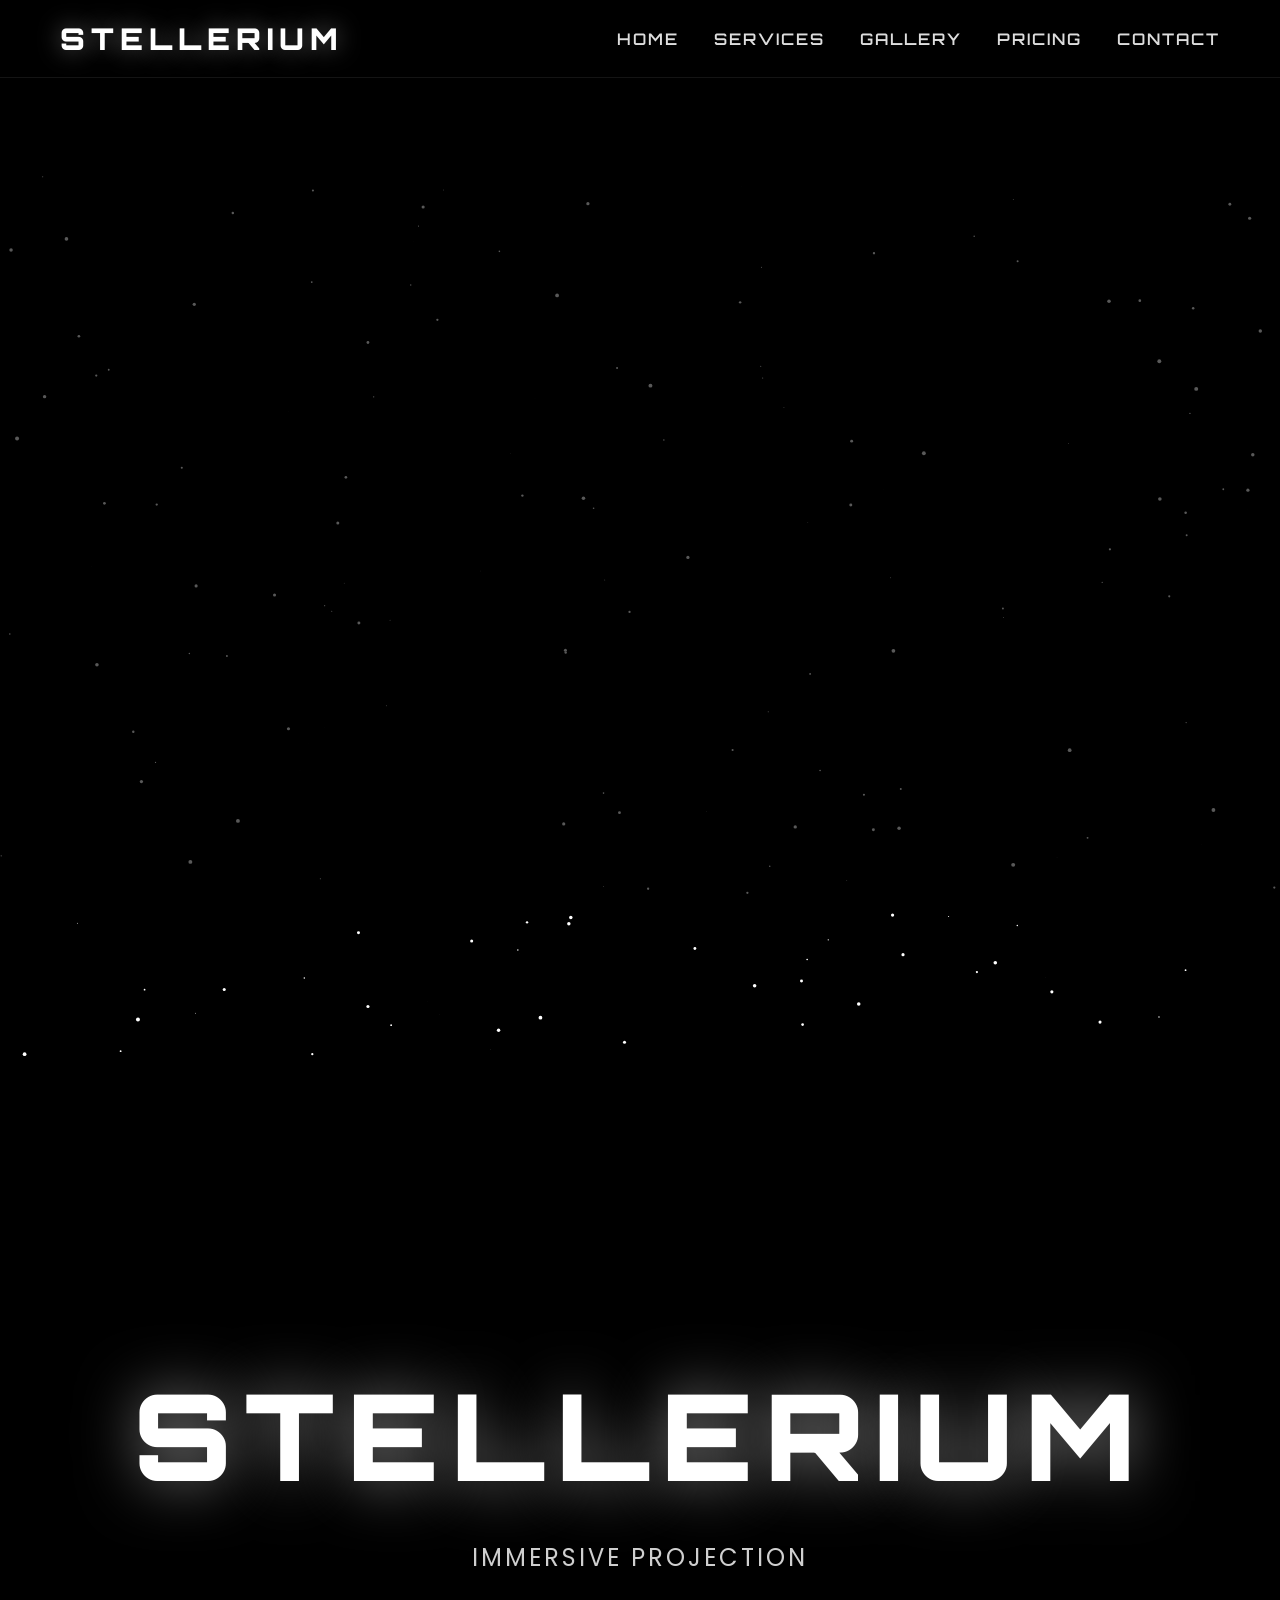
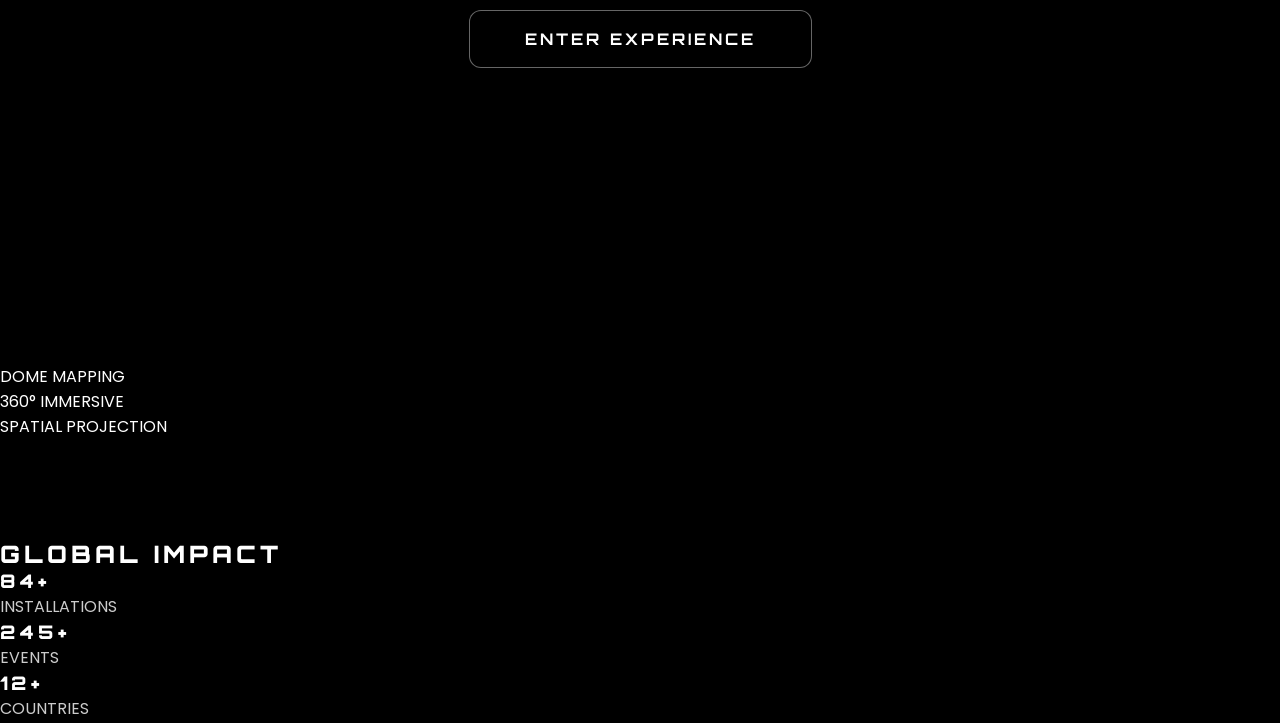
==== index.html @ cff66461 "Update index.html" ====
<!DOCTYPE html>
<html lang="en">
<head>
    <title>STELLERIUM | Futuristic Projection Mapping</title>

    <meta charset="UTF-8">
    <meta name="viewport" content="width=device-width, initial-scale=1.0">

    <!-- Google Fonts -->
    <link href="https://fonts.googleapis.com/css2?family=Orbitron:wght@400;700;900&family=Poppins:wght@300;400;500&display=swap" rel="stylesheet">

    <!-- Main Stylesheet -->
    <link rel="stylesheet" href="style.css">
</head>

<body>

<!-- SCROLL PROGRESS -->
<div id="progressBar"></div>

<!-- CURSOR GLOW -->
<div class="cursor-glow" id="glow"></div>

<!-- VIDEO BACKGROUND -->
<video autoplay muted loop playsinline class="video-bg">
    <source src="BG1.mp4" type="video/mp4">
</video>

<div class="overlay"></div>
<canvas id="stars"></canvas>

<!-- NAVBAR -->
<header>
    <div class="nav">
        <div class="logo">STELLERIUM</div>
        <nav>
            <a href="index.html">HOME</a>
            <a href="services.html">SERVICES</a>
            <a href="gallery.html">GALLERY</a>
            <a href="pricing.html">PRICING</a>
            <a href="contact.html">CONTACT</a>
        </nav>
    </div>
</header>

<!-- HERO SECTION -->
<section class="hero">
    <div class="hero-content">
        <h1>STELLERIUM</h1>
        <div class="typing" id="typing"></div>
        <a href="services.html" class="btn">ENTER EXPERIENCE</a>
    </div>
</section>

<!-- FLOATING TAGS -->
<div class="floating">
    <div class="glass">DOME MAPPING</div>
    <div class="glass">360° IMMERSIVE</div>
    <div class="glass">SPATIAL PROJECTION</div>
</div>

<!-- STATS SECTION -->
<section class="stats reveal">
    <h2>GLOBAL IMPACT</h2>
    <div class="stat-grid">
        <div class="stat">
            <h3 id="count1">0</h3>
            <p>INSTALLATIONS</p>
        </div>
        <div class="stat">
            <h3 id="count2">0</h3>
            <p>EVENTS</p>
        </div>
        <div class="stat">
            <h3 id="count3">0</h3>
            <p>COUNTRIES</p>
        </div>
    </div>
</section>

<script>

/* ================= SCROLL PROGRESS ================= */
window.addEventListener("scroll",()=>{
    let scrollTop=document.documentElement.scrollTop;
    let height=document.documentElement.scrollHeight - document.documentElement.clientHeight;
    let scrolled=(scrollTop/height)*100;
    document.getElementById("progressBar").style.width=scrolled+"%";
});

/* ================= STARFIELD ================= */
const canvas=document.getElementById("stars");
const ctx=canvas.getContext("2d");

function resizeCanvas(){
    canvas.width=window.innerWidth;
    canvas.height=window.innerHeight;
}
resizeCanvas();
window.addEventListener("resize", resizeCanvas);

let stars=[];
for(let i=0;i<180;i++){
    stars.push({
        x:Math.random()*window.innerWidth,
        y:Math.random()*window.innerHeight,
        r:Math.random()*2
    });
}

function animateStars(){
    ctx.clearRect(0,0,canvas.width,canvas.height);
    ctx.fillStyle="white";

    stars.forEach(s=>{
        ctx.beginPath();
        ctx.arc(s.x,s.y,s.r,0,Math.PI*2);
        ctx.fill();
        s.y+=0.25;
        if(s.y>canvas.height){s.y=0;}
    });

    requestAnimationFrame(animateStars);
}
animateStars();

/* ================= MOUSE GLOW ================= */
document.addEventListener("mousemove",(e)=>{
    const glow=document.getElementById("glow");
    glow.style.left=e.clientX+"px";
    glow.style.top=e.clientY+"px";
});

/* ================= TYPING EFFECT ================= */
const texts=[
    "IMMERSIVE PROJECTION",
    "DOME MAPPING",
    "360° SPATIAL VISUALS",
    "CINEMATIC INSTALLATIONS"
];

let i=0,j=0,current="";

function type(){
    if(j<texts[i].length){
        current+=texts[i][j];
        document.getElementById("typing").innerHTML=current;
        j++;
        setTimeout(type,60);
    }else{
        setTimeout(()=>{
            current="";
            j=0;
            i=(i+1)%texts.length;
            type();
        },1500);
    }
}
type();

/* ================= MAGNETIC BUTTON ================= */
const btn=document.querySelector(".btn");

btn.addEventListener("mousemove",(e)=>{
    const rect=btn.getBoundingClientRect();
    const x=e.clientX-rect.left-rect.width/2;
    const y=e.clientY-rect.top-rect.height/2;
    btn.style.transform=`translate(${x*0.15}px, ${y*0.15}px)`;
});

btn.addEventListener("mouseleave",()=>{
    btn.style.transform="translate(0,0)";
});

/* ================= COUNTERS ================= */
function animateCount(id,target){
    let count=0;
    let inc=target/100;
    let interval=setInterval(()=>{
        count+=inc;
        if(count>=target){
            count=target;
            clearInterval(interval);
        }
        document.getElementById(id).innerText=Math.floor(count)+"+";
    },20);
}

animateCount("count1",120);
animateCount("count2",350);
animateCount("count3",18);

/* ================= SCROLL REVEAL ================= */
const reveals=document.querySelectorAll(".reveal");

window.addEventListener("scroll",()=>{
    reveals.forEach(r=>{
        let top=r.getBoundingClientRect().top;
        if(top<window.innerHeight-100){
            r.classList.add("active");
        }
    });
});

</script>

</body>
</html>
---- style.css ----
/* ================= GLOBAL RESET ================= */
*{
    margin:0;
    padding:0;
    box-sizing:border-box;
    scroll-behavior:smooth;
}

body{
    font-family:'Poppins', sans-serif;
    background:#000;
    color:#fff;
    overflow-x:hidden;
}

/* ================= GLOBAL CONTAINER CONTROL ================= */
/* Prevents content hiding under fixed navbar */
main, section{
    padding-top:100px;
}

/* ================= FONTS ================= */
h1,h2,h3,h4{
    font-family:'Orbitron', sans-serif;
    font-weight:900;
    letter-spacing:4px;
}

p{
    font-family:'Poppins', sans-serif;
    font-weight:400;
    color:#cccccc;
    line-height:1.7;
}

/* ================= NAVBAR ================= */
header{
    position:fixed;
    width:100%;
    top:0;
    left:0;
    backdrop-filter: blur(15px);
    background:rgba(0,0,0,0.35);
    border-bottom:1px solid rgba(255,255,255,0.08);
    z-index:1000;
}

.nav{
    max-width:1400px;
    margin:auto;
    display:flex;
    justify-content:space-between;
    align-items:center;
    padding:20px 60px;
}

.logo{
    font-family:'Orbitron', sans-serif;
    font-size:30px;
    font-weight:900;
    letter-spacing:6px;
    text-shadow:0 0 25px rgba(255,255,255,0.4);
}

nav{
    display:flex;
    align-items:center;
}

nav a{
    font-family:'Orbitron', sans-serif;
    font-weight:600;
    color:#dddddd;
    margin-left:35px;
    text-decoration:none;
    letter-spacing:2px;
    transition:0.3s ease;
}

nav a:hover{
    color:#ffffff;
    text-shadow:0 0 15px white;
}

/* ================= HERO ================= */
.hero{
    min-height:100vh;
    display:flex;
    justify-content:center;
    align-items:center;
    text-align:center;
    padding:0 20px;
}

.hero-content{
    display:flex;
    flex-direction:column;
    gap:30px;
    align-items:center;
    max-width:1200px;
}

.hero h1{
    font-size:clamp(60px,10vw,120px);
    letter-spacing:12px;
    text-shadow:0 0 60px rgba(255,255,255,0.5);
}

.typing{
    font-size:clamp(18px,2.5vw,24px);
    letter-spacing:3px;
    color:#cfcfcf;
    min-height:40px;
}

/* ================= BUTTON ================= */
.btn{
    padding:18px 55px;
    border:1px solid rgba(255,255,255,0.4);
    border-radius:12px;
    text-decoration:none;
    color:white;
    font-family:'Orbitron', sans-serif;
    font-weight:700;
    letter-spacing:3px;
    background:rgba(0,0,0,0.4);
    transition:0.4s ease;
    display:inline-block;
}

.btn:hover{
    background:white;
    color:black;
    box-shadow:0 0 40px white;
    transform:translateY(-3px);
}

/* ================= SERVICE SECTIONS ================= */
.service-section{
    min-height:100vh;
    display:flex;
    align-items:center;
    padding:0 10%;
    background-size:cover;
    background-position:center;
    position:relative;
}

.overlay{
    position:absolute;
    width:100%;
    height:100%;
    background:rgba(0,0,0,0.65);
    top:0;
    left:0;
}

.service-content{
    position:relative;
    max-width:600px;
    backdrop-filter:blur(20px);
    background:rgba(255,255,255,0.05);
    padding:45px;
    border-radius:20px;
    border:1px solid rgba(255,255,255,0.1);
    box-shadow:0 0 40px rgba(255,255,255,0.08);
}

.service-content h1{
    font-size:42px;
    margin-bottom:20px;
}

/* ================= GALLERY ================= */
.gallery-section{
    padding:140px 8%;
}

.gallery-title{
    text-align:center;
    font-size:clamp(32px,5vw,50px);
    margin-bottom:60px;
}

.gallery-grid{
    display:grid;
    grid-template-columns:repeat(auto-fit,minmax(300px,1fr));
    gap:25px;
}

.gallery-item{
    overflow:hidden;
    border-radius:18px;
    cursor:pointer;
}

.gallery-item img{
    width:100%;
    height:280px;
    object-fit:cover;
    transition:0.5s ease;
    border:1px solid rgba(255,255,255,0.08);
}

.gallery-item img:hover{
    transform:scale(1.08);
    filter:brightness(1.2);
    box-shadow:0 0 40px rgba(255,255,255,0.25);
}

/* ================= CONTACT ================= */
.contact-section{
    padding:160px 8%;
    display:flex;
    justify-content:center;
}

.contact-card{
    max-width:800px;
    width:100%;
    backdrop-filter:blur(20px);
    background:rgba(255,255,255,0.05);
    border:1px solid rgba(255,255,255,0.12);
    border-radius:25px;
    padding:60px;
    text-align:center;
    box-shadow:0 0 60px rgba(255,255,255,0.08);
}

.contact-title{
    font-size:clamp(28px,4vw,38px);
    margin-bottom:20px;
}

.value{
    font-family:'Orbitron', sans-serif;
    font-weight:700;
    font-size:24px;
    text-shadow:0 0 10px rgba(255,255,255,0.3);
}

/* ================= FOOTER ================= */
footer{
    text-align:center;
    padding:60px;
    border-top:1px solid rgba(255,255,255,0.08);
    color:#777;
    letter-spacing:2px;
    background:#000;
}

/* ================= RESPONSIVE BREAKPOINTS ================= */

/* Tablet */
@media(max-width:1024px){

    .nav{
        padding:20px 30px;
    }

    nav a{
        margin-left:20px;
    }

    .service-section{
        padding:0 6%;
    }

}

/* Mobile */
@media(max-width:768px){

    .nav{
        flex-direction:column;
        gap:15px;
        padding:20px;
    }

    nav{
        flex-wrap:wrap;
        justify-content:center;
        gap:15px;
    }

    nav a{
        margin-left:0;
        font-size:13px;
    }

    .hero h1{
        font-size:clamp(36px,10vw,60px);
        letter-spacing:6px;
    }

    .service-content{
        padding:30px;
    }

    .contact-card{
        padding:35px;
    }

    .gallery-item img{
        height:220px;
    }

}

/* Small Phones */
@media(max-width:480px){

    .hero{
        padding:0 15px;
    }

    .hero h1{
        font-size:32px;
        letter-spacing:4px;
    }

    .typing{
        font-size:16px;
    }

    .btn{
        padding:14px 30px;
        font-size:13px;
    }

}
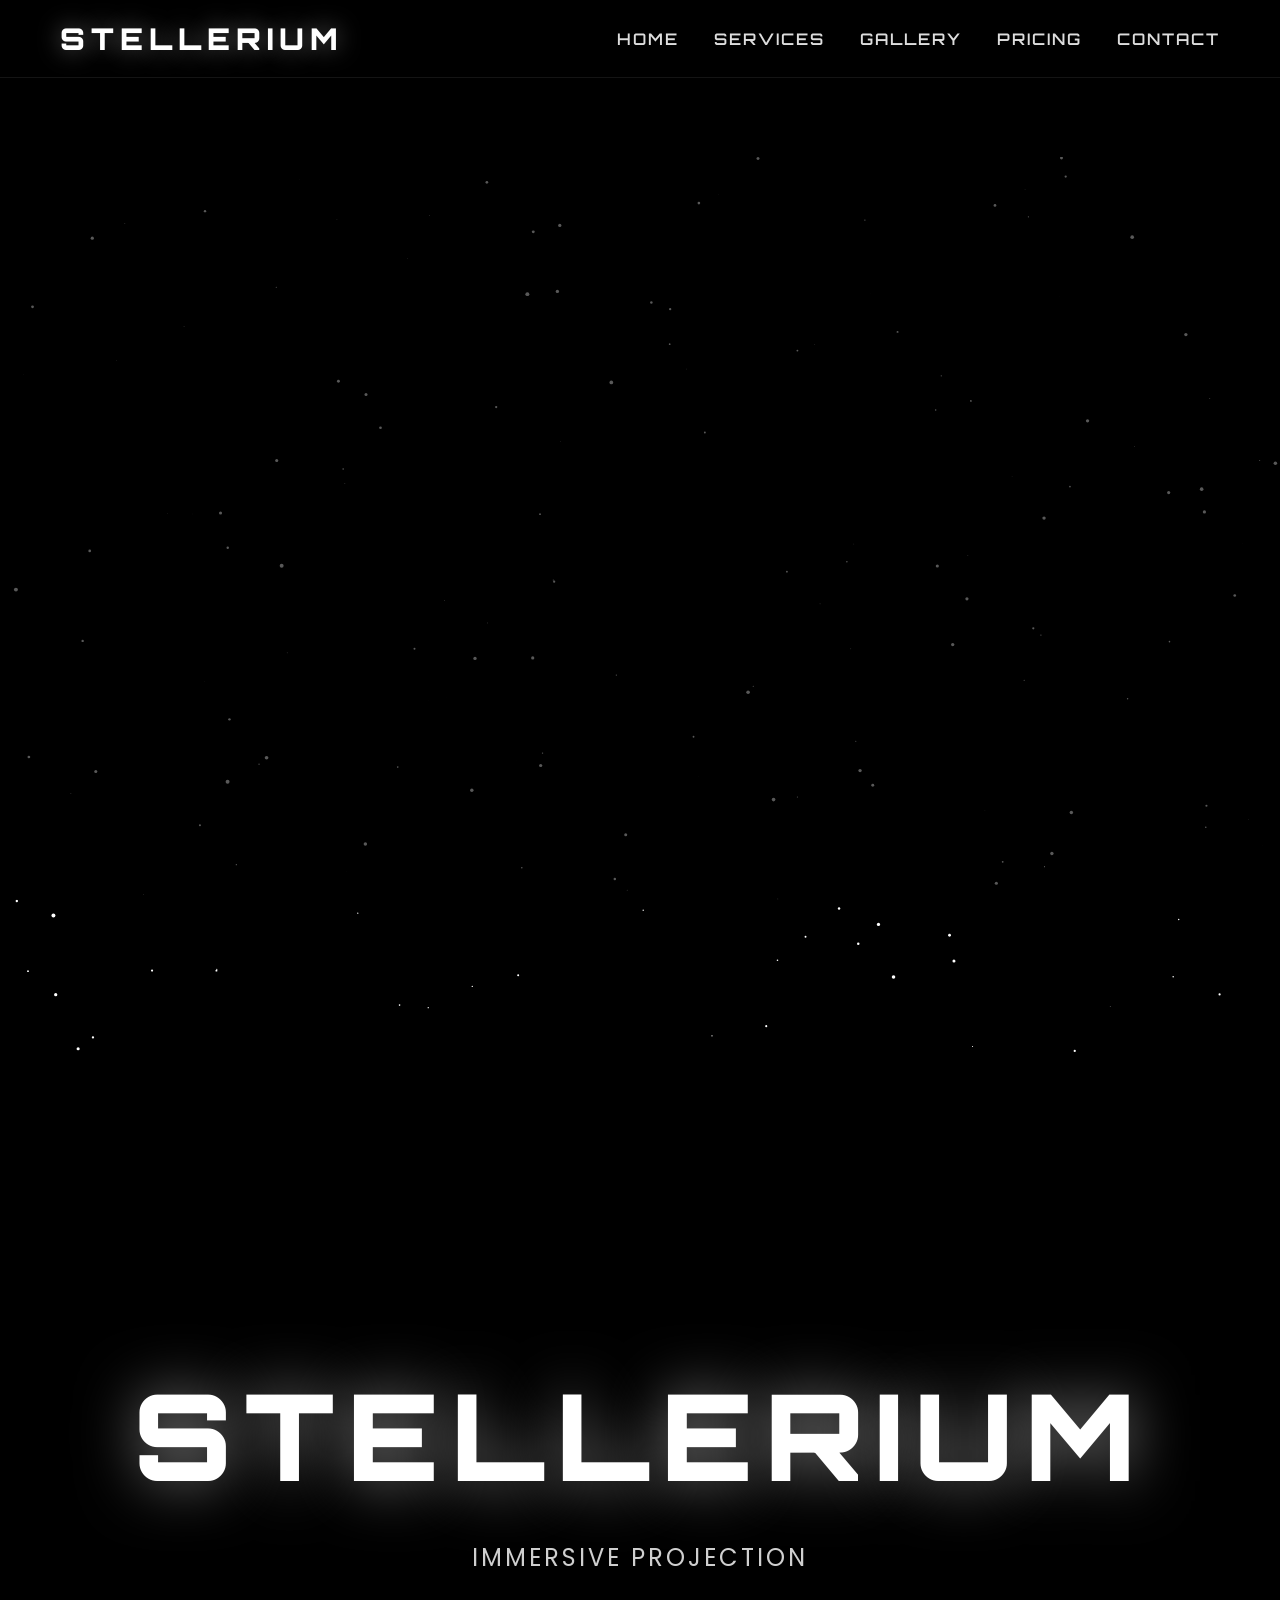
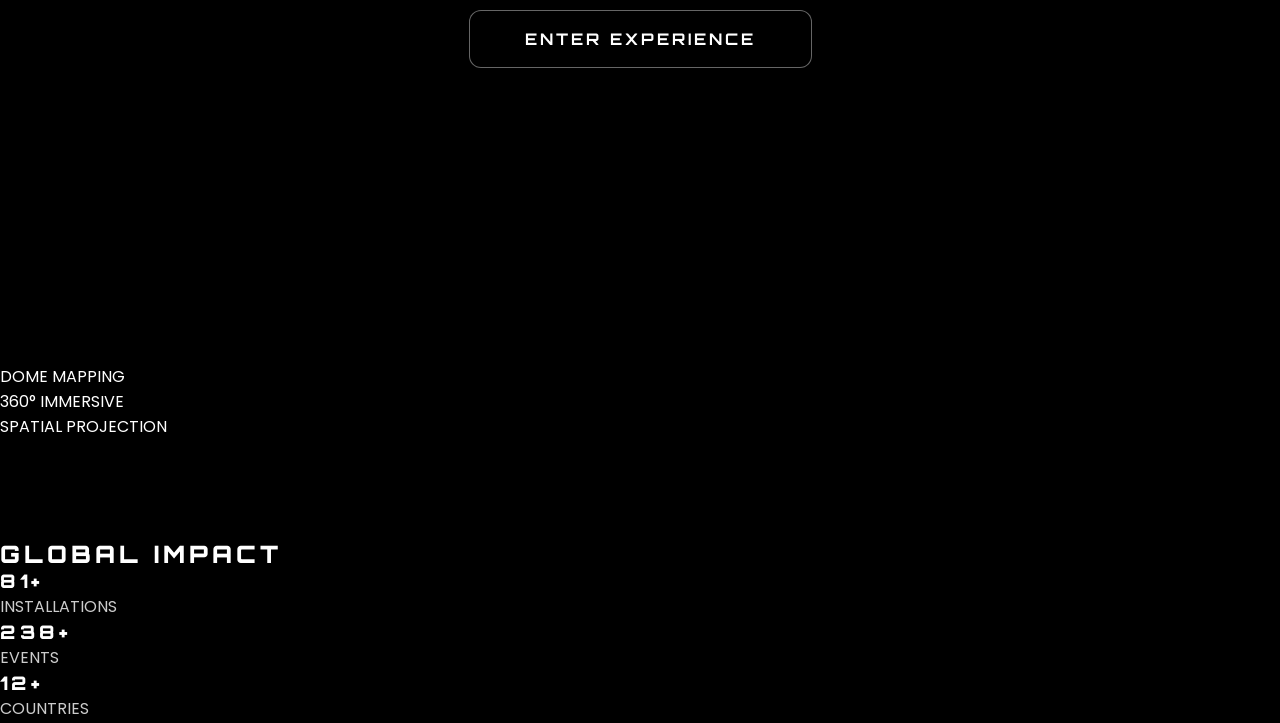
==== commit 850555cf: "Update index.html" ====
--- a/index.html
+++ b/index.html
@@ -15,21 +15,23 @@
 
 <body>
 
-<!-- SCROLL PROGRESS -->
+<!-- Progress Bar -->
 <div id="progressBar"></div>
 
-<!-- CURSOR GLOW -->
+<!-- Mouse Glow -->
 <div class="cursor-glow" id="glow"></div>
 
-<!-- VIDEO BACKGROUND -->
-<video autoplay muted loop playsinline class="video-bg">
+<!-- Background Video -->
+<video autoplay muted loop class="video-bg">
     <source src="BG1.mp4" type="video/mp4">
 </video>
 
+<!-- Dark Overlay -->
 <div class="overlay"></div>
+
+<!-- Star Canvas -->
 <canvas id="stars"></canvas>
 
-<!-- NAVBAR -->
 <header>
     <div class="nav">
         <div class="logo">STELLERIUM</div>
@@ -43,7 +45,7 @@
     </div>
 </header>
 
-<!-- HERO SECTION -->
+<!-- HERO -->
 <section class="hero">
     <div class="hero-content">
         <h1>STELLERIUM</h1>
@@ -52,14 +54,14 @@
     </div>
 </section>
 
-<!-- FLOATING TAGS -->
+<!-- Floating Glass Panels -->
 <div class="floating">
     <div class="glass">DOME MAPPING</div>
     <div class="glass">360° IMMERSIVE</div>
     <div class="glass">SPATIAL PROJECTION</div>
 </div>
 
-<!-- STATS SECTION -->
+<!-- Stats -->
 <section class="stats reveal">
     <h2>GLOBAL IMPACT</h2>
     <div class="stat-grid">
@@ -78,131 +80,7 @@
     </div>
 </section>
 
-<script>
-
-/* ================= SCROLL PROGRESS ================= */
-window.addEventListener("scroll",()=>{
-    let scrollTop=document.documentElement.scrollTop;
-    let height=document.documentElement.scrollHeight - document.documentElement.clientHeight;
-    let scrolled=(scrollTop/height)*100;
-    document.getElementById("progressBar").style.width=scrolled+"%";
-});
-
-/* ================= STARFIELD ================= */
-const canvas=document.getElementById("stars");
-const ctx=canvas.getContext("2d");
-
-function resizeCanvas(){
-    canvas.width=window.innerWidth;
-    canvas.height=window.innerHeight;
-}
-resizeCanvas();
-window.addEventListener("resize", resizeCanvas);
-
-let stars=[];
-for(let i=0;i<180;i++){
-    stars.push({
-        x:Math.random()*window.innerWidth,
-        y:Math.random()*window.innerHeight,
-        r:Math.random()*2
-    });
-}
-
-function animateStars(){
-    ctx.clearRect(0,0,canvas.width,canvas.height);
-    ctx.fillStyle="white";
-
-    stars.forEach(s=>{
-        ctx.beginPath();
-        ctx.arc(s.x,s.y,s.r,0,Math.PI*2);
-        ctx.fill();
-        s.y+=0.25;
-        if(s.y>canvas.height){s.y=0;}
-    });
-
-    requestAnimationFrame(animateStars);
-}
-animateStars();
-
-/* ================= MOUSE GLOW ================= */
-document.addEventListener("mousemove",(e)=>{
-    const glow=document.getElementById("glow");
-    glow.style.left=e.clientX+"px";
-    glow.style.top=e.clientY+"px";
-});
-
-/* ================= TYPING EFFECT ================= */
-const texts=[
-    "IMMERSIVE PROJECTION",
-    "DOME MAPPING",
-    "360° SPATIAL VISUALS",
-    "CINEMATIC INSTALLATIONS"
-];
-
-let i=0,j=0,current="";
-
-function type(){
-    if(j<texts[i].length){
-        current+=texts[i][j];
-        document.getElementById("typing").innerHTML=current;
-        j++;
-        setTimeout(type,60);
-    }else{
-        setTimeout(()=>{
-            current="";
-            j=0;
-            i=(i+1)%texts.length;
-            type();
-        },1500);
-    }
-}
-type();
-
-/* ================= MAGNETIC BUTTON ================= */
-const btn=document.querySelector(".btn");
-
-btn.addEventListener("mousemove",(e)=>{
-    const rect=btn.getBoundingClientRect();
-    const x=e.clientX-rect.left-rect.width/2;
-    const y=e.clientY-rect.top-rect.height/2;
-    btn.style.transform=`translate(${x*0.15}px, ${y*0.15}px)`;
-});
-
-btn.addEventListener("mouseleave",()=>{
-    btn.style.transform="translate(0,0)";
-});
-
-/* ================= COUNTERS ================= */
-function animateCount(id,target){
-    let count=0;
-    let inc=target/100;
-    let interval=setInterval(()=>{
-        count+=inc;
-        if(count>=target){
-            count=target;
-            clearInterval(interval);
-        }
-        document.getElementById(id).innerText=Math.floor(count)+"+";
-    },20);
-}
-
-animateCount("count1",120);
-animateCount("count2",350);
-animateCount("count3",18);
-
-/* ================= SCROLL REVEAL ================= */
-const reveals=document.querySelectorAll(".reveal");
-
-window.addEventListener("scroll",()=>{
-    reveals.forEach(r=>{
-        let top=r.getBoundingClientRect().top;
-        if(top<window.innerHeight-100){
-            r.classList.add("active");
-        }
-    });
-});
-
-</script>
+<script src="script.js"></script>
 
 </body>
 </html>
--- a/style.css
+++ b/style.css
@@ -329,3 +329,190 @@
     }
 
 }
+/* ================= PRICING ================= */
+
+.pricing-section{
+    min-height:100vh;
+    display:flex;
+    justify-content:center;
+    align-items:center;
+    padding:160px 8%;
+}
+
+.pricing-card{
+    max-width:520px;
+    width:100%;
+    text-align:center;
+    backdrop-filter:blur(20px);
+    background:rgba(255,255,255,0.05);
+    border:1px solid rgba(255,255,255,0.12);
+    border-radius:25px;
+    padding:60px;
+    box-shadow:0 0 60px rgba(255,255,255,0.08);
+    transition:0.4s ease;
+}
+
+.pricing-card:hover{
+    transform:translateY(-8px);
+    box-shadow:0 0 60px rgba(255,255,255,0.4);
+}
+
+.sub{
+    letter-spacing:3px;
+    color:#aaa;
+    font-size:14px;
+}
+
+.price{
+    font-family:'Orbitron', sans-serif;
+    font-size:clamp(48px,8vw,85px);
+    margin:20px 0;
+    text-shadow:0 0 50px rgba(255,255,255,0.6);
+}
+
+.features p{
+    margin:12px 0;
+    font-size:14px;
+    letter-spacing:1px;
+}
+
+@media(max-width:768px){
+    .pricing-card{
+        padding:35px;
+    }
+}
+
+/* ================= GALLERY HERO ================= */
+
+.gallery-hero{
+    height:55vh;
+    background:
+    linear-gradient(rgba(0,0,0,0.75), rgba(0,0,0,0.95)),
+    url('images/service8.jpg');
+    background-size:cover;
+    background-position:center;
+    display:flex;
+    justify-content:center;
+    align-items:center;
+    text-align:center;
+}
+
+.gallery-hero h1{
+    font-size:clamp(40px,8vw,90px);
+    letter-spacing:12px;
+    text-shadow:0 0 50px rgba(255,255,255,0.4);
+}
+
+/* ================= LIGHTBOX ================= */
+
+.lightbox{
+    position:fixed;
+    top:0;
+    left:0;
+    width:100%;
+    height:100%;
+    background:rgba(0,0,0,0.95);
+    display:none;
+    justify-content:center;
+    align-items:center;
+    z-index:2000;
+}
+
+.lightbox img{
+    max-width:90%;
+    max-height:90%;
+    border-radius:12px;
+    box-shadow:0 0 60px rgba(255,255,255,0.3);
+}
+
+.close{
+    position:absolute;
+    top:30px;
+    right:40px;
+    font-size:40px;
+    color:white;
+    cursor:pointer;
+    font-family:'Orbitron';
+}
+/* ================= CONTACT HERO ================= */
+
+.contact-hero{
+    height:50vh;
+    background:
+    linear-gradient(rgba(0,0,0,0.75), rgba(0,0,0,0.95)),
+    url('images/service9.jpg');
+    background-size:cover;
+    background-position:center;
+    display:flex;
+    justify-content:center;
+    align-items:center;
+    text-align:center;
+}
+
+.contact-hero h1{
+    font-size:clamp(40px,8vw,85px);
+    letter-spacing:12px;
+    text-shadow:0 0 40px rgba(255,255,255,0.4);
+}
+
+/* ================= CONTACT CARD ================= */
+
+.contact-section{
+    padding:140px 8%;
+    display:flex;
+    justify-content:center;
+    align-items:center;
+}
+
+.contact-card{
+    width:100%;
+    max-width:900px;
+    backdrop-filter:blur(20px);
+    background:rgba(255,255,255,0.05);
+    border:1px solid rgba(255,255,255,0.12);
+    border-radius:25px;
+    padding:60px;
+    text-align:center;
+    box-shadow:0 0 60px rgba(255,255,255,0.08);
+    transition:0.4s ease;
+}
+
+.contact-card:hover{
+    box-shadow:0 0 80px rgba(255,255,255,0.2);
+    transform:translateY(-5px);
+}
+
+.contact-title{
+    font-size:clamp(26px,4vw,40px);
+    letter-spacing:4px;
+    margin-bottom:20px;
+}
+
+.contact-sub{
+    color:#bfbfbf;
+    font-size:18px;
+    margin-bottom:40px;
+}
+
+.info-box{
+    margin:25px 0;
+}
+
+.label{
+    color:#888;
+    font-size:14px;
+    display:block;
+    margin-bottom:8px;
+}
+
+.value{
+    font-family:'Orbitron', sans-serif;
+    font-size:clamp(18px,4vw,26px);
+    text-shadow:0 0 15px rgba(255,255,255,0.3);
+}
+
+@media(max-width:768px){
+    .contact-card{
+        padding:35px;
+    }
+}
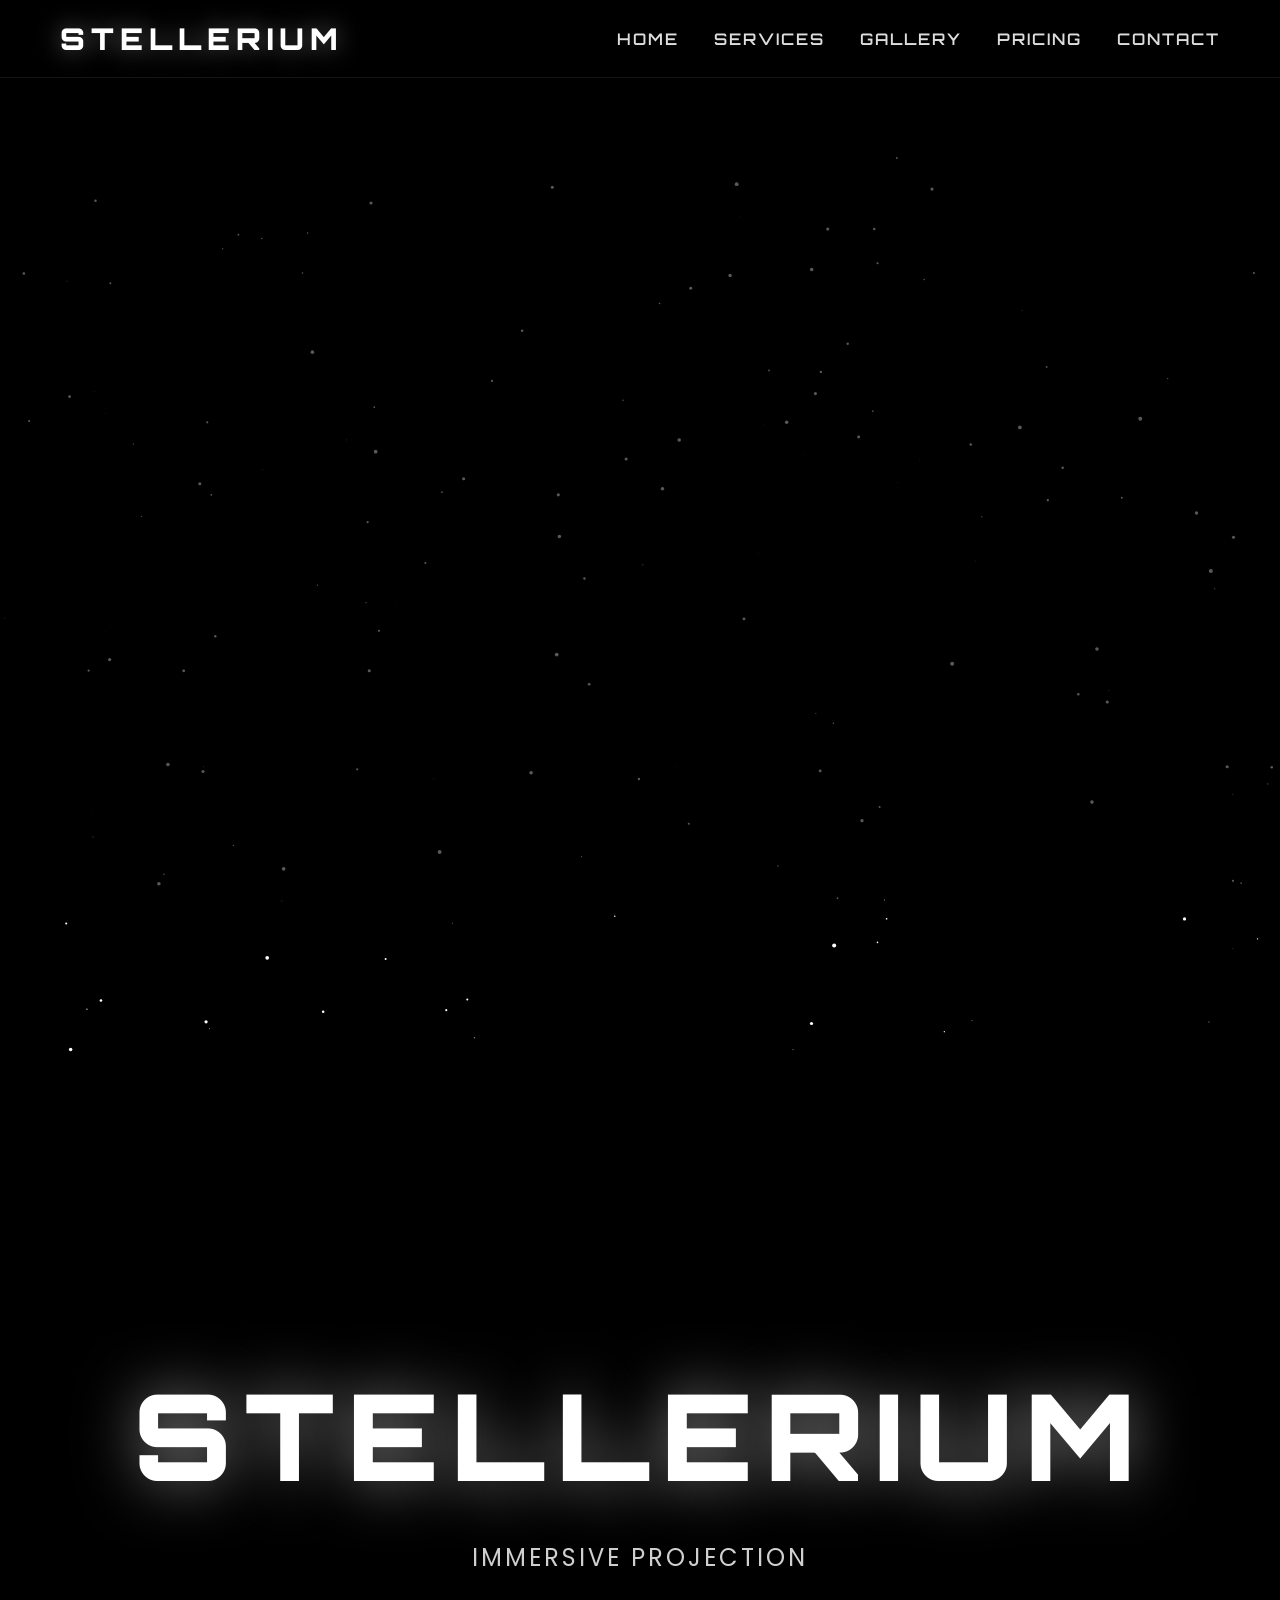
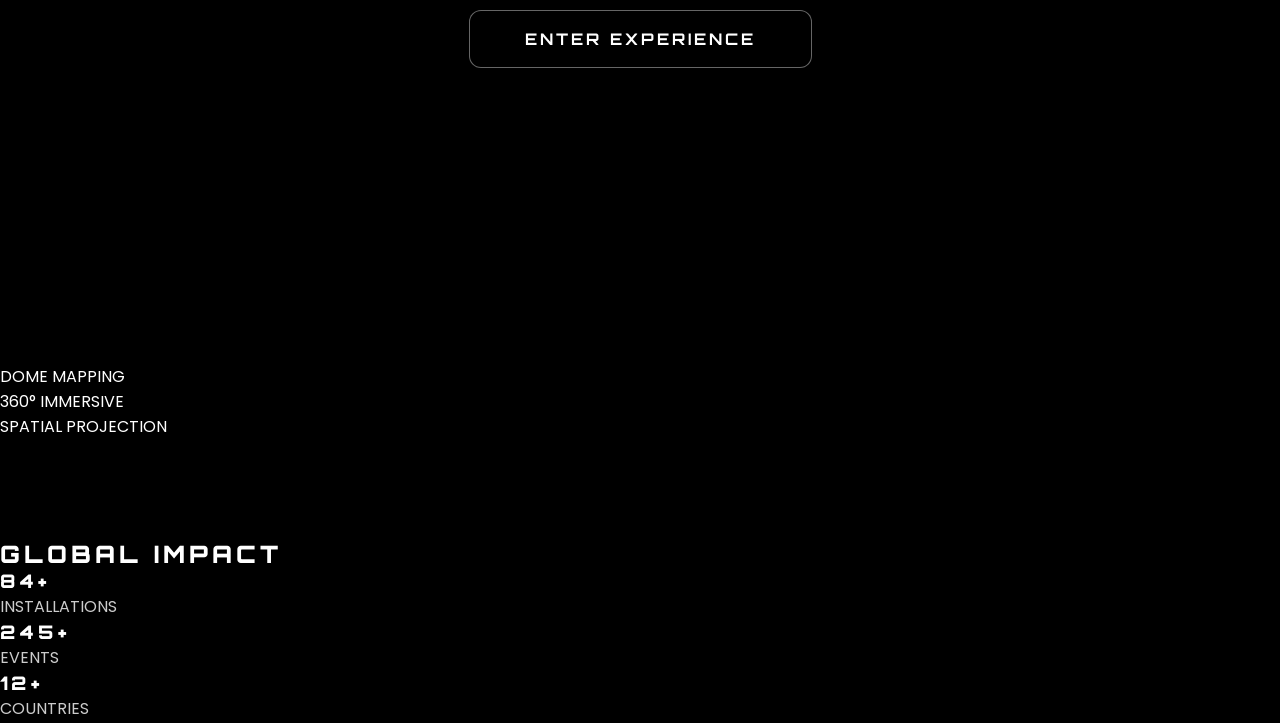
==== commit 5e4b527d: "Update index.html" ====
--- a/index.html
+++ b/index.html
@@ -80,7 +80,8 @@
     </div>
 </section>
 
-<script src="script.js"></script>
+<script src="./script.js"></script>
 
 </body>
 </html>
+
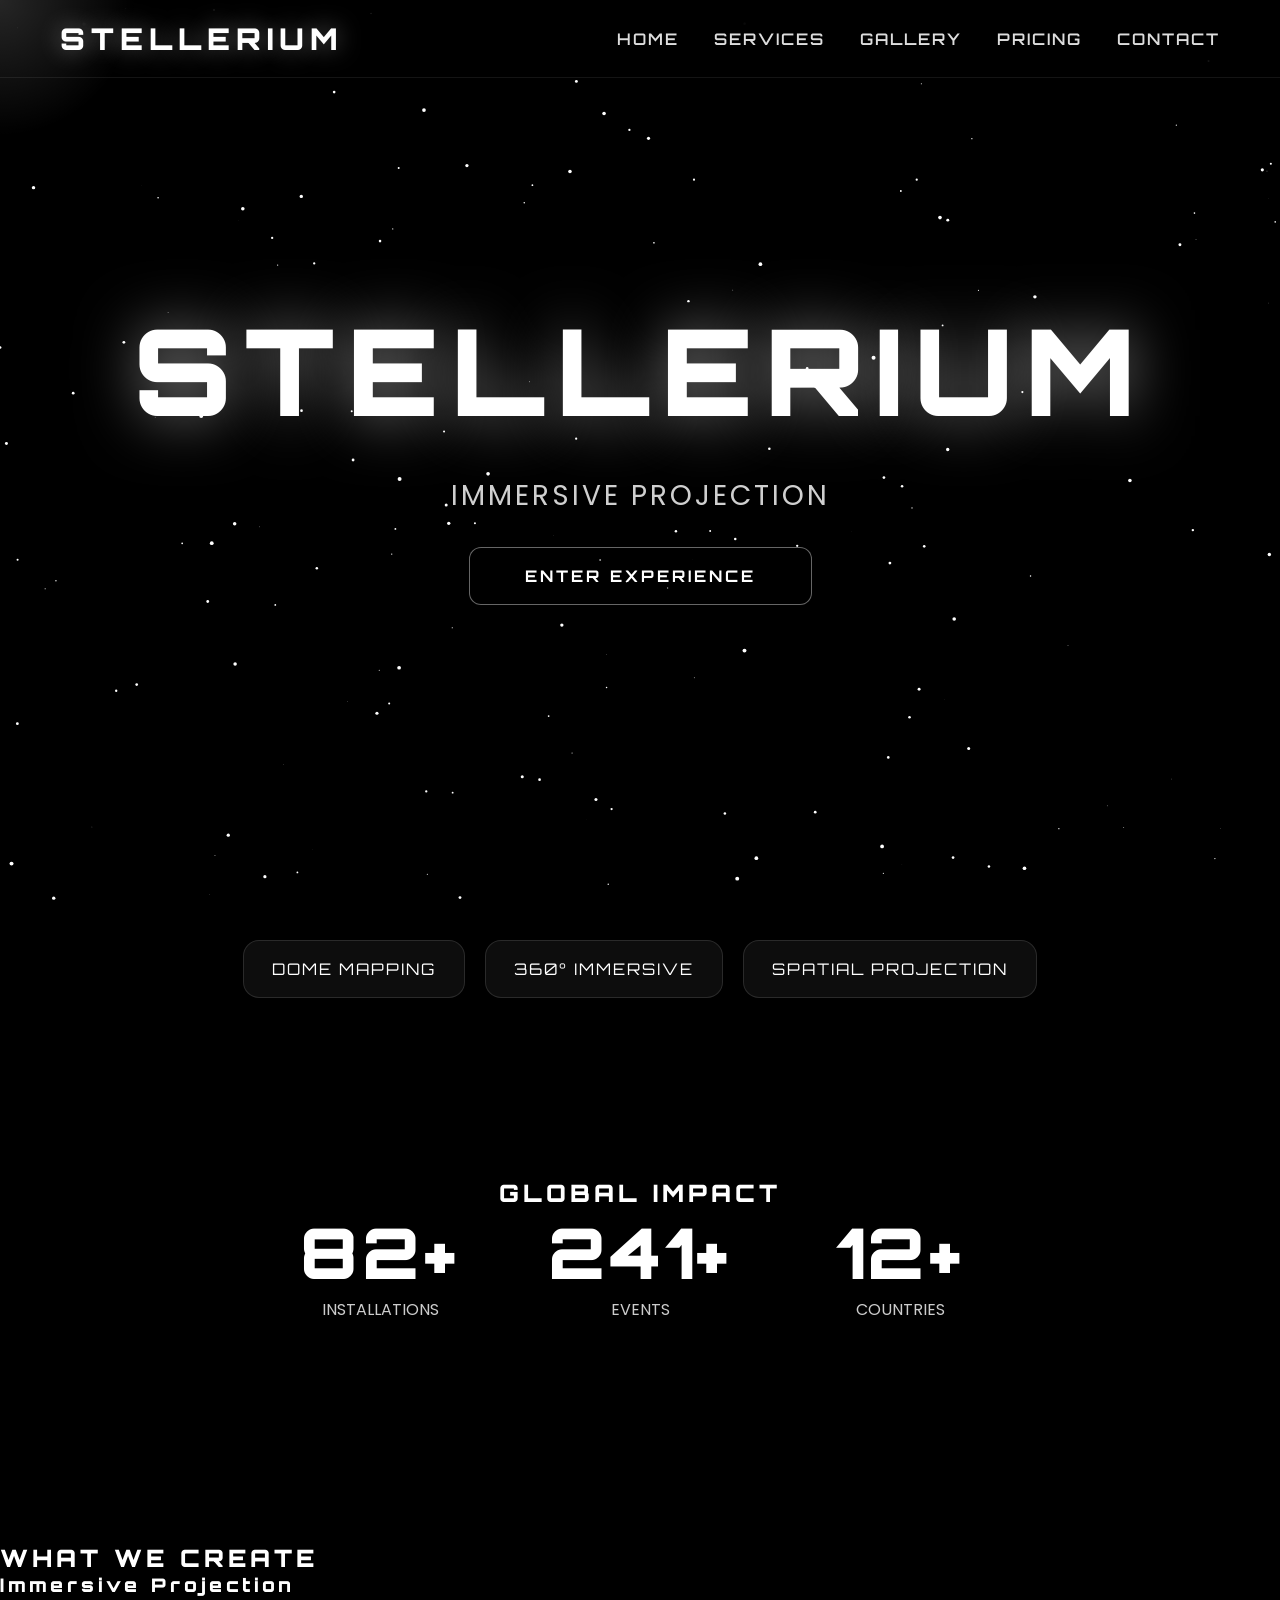
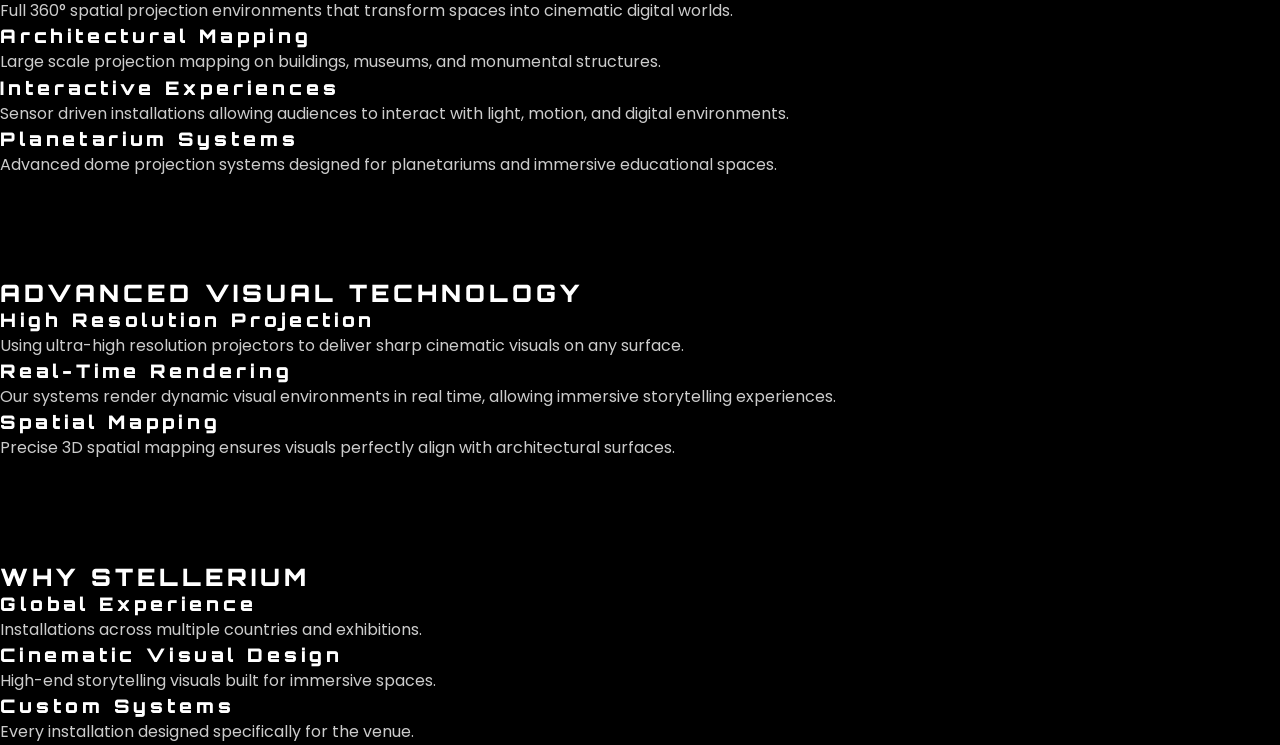
==== commit 62663d68: "Update index.html" ====
--- a/index.html
+++ b/index.html
@@ -84,4 +84,101 @@
 
 </body>
 </html>
+<section class="features-section reveal">
 
+<h2 class="section-title">WHAT WE CREATE</h2>
+
+<div class="features-grid">
+
+<div class="feature-card">
+<h3>Immersive Projection</h3>
+<p>
+Full 360° spatial projection environments that transform spaces
+into cinematic digital worlds.
+</p>
+</div>
+
+<div class="feature-card">
+<h3>Architectural Mapping</h3>
+<p>
+Large scale projection mapping on buildings, museums,
+and monumental structures.
+</p>
+</div>
+
+<div class="feature-card">
+<h3>Interactive Experiences</h3>
+<p>
+Sensor driven installations allowing audiences to interact
+with light, motion, and digital environments.
+</p>
+</div>
+
+<div class="feature-card">
+<h3>Planetarium Systems</h3>
+<p>
+Advanced dome projection systems designed for planetariums
+and immersive educational spaces.
+</p>
+</div>
+
+</div>
+
+</section>
+<section class="technology-section reveal">
+
+<h2 class="section-title">ADVANCED VISUAL TECHNOLOGY</h2>
+
+<div class="tech-content">
+
+<div class="tech-block">
+<h3>High Resolution Projection</h3>
+<p>
+Using ultra-high resolution projectors to deliver
+sharp cinematic visuals on any surface.
+</p>
+</div>
+
+<div class="tech-block">
+<h3>Real-Time Rendering</h3>
+<p>
+Our systems render dynamic visual environments in real time,
+allowing immersive storytelling experiences.
+</p>
+</div>
+
+<div class="tech-block">
+<h3>Spatial Mapping</h3>
+<p>
+Precise 3D spatial mapping ensures visuals perfectly align
+with architectural surfaces.
+</p>
+</div>
+
+</div>
+
+</section>
+<section class="why-section reveal">
+
+<h2 class="section-title">WHY STELLERIUM</h2>
+
+<div class="why-grid">
+
+<div class="why-card">
+<h3>Global Experience</h3>
+<p>Installations across multiple countries and exhibitions.</p>
+</div>
+
+<div class="why-card">
+<h3>Cinematic Visual Design</h3>
+<p>High-end storytelling visuals built for immersive spaces.</p>
+</div>
+
+<div class="why-card">
+<h3>Custom Systems</h3>
+<p>Every installation designed specifically for the venue.</p>
+</div>
+
+</div>
+
+</section>
--- a/style.css
+++ b/style.css
@@ -329,6 +329,28 @@
     }
 
 }
+@media(max-width:768px){
+
+    .nav{
+        flex-direction:column;
+        gap:15px;
+        padding:15px 20px;
+    }
+
+    nav{
+        display:flex;
+        flex-wrap:wrap;
+        justify-content:center;
+        gap:15px;
+    }
+
+    nav a{
+        margin:0;
+        font-size:14px;
+    }
+
+}
+
 /* ================= PRICING ================= */
 
 .pricing-section{
@@ -381,7 +403,6 @@
         padding:35px;
     }
 }
-
 /* ================= GALLERY HERO ================= */
 
 .gallery-hero{
@@ -516,3 +537,158 @@
         padding:35px;
     }
 }
+/* ================= CINEMATIC HOMEPAGE ================= */
+
+.video-bg{
+    position:fixed;
+    top:0;
+    left:0;
+    width:100%;
+    height:100%;
+    object-fit:cover;
+    z-index:-3;
+}
+
+.overlay{
+    position:fixed;
+    width:100%;
+    height:100%;
+    background:radial-gradient(circle at center, rgba(0,0,0,0.4), rgba(0,0,0,0.95));
+    z-index:-2;
+}
+
+#progressBar{
+    position:fixed;
+    top:0;
+    left:0;
+    height:4px;
+    width:0%;
+    background:linear-gradient(90deg,#ffffff,#888);
+    z-index:9999;
+}
+
+canvas{
+    position:fixed;
+    top:0;
+    left:0;
+    z-index:-1;
+}
+
+.cursor-glow{
+    position:fixed;
+    width:320px;
+    height:320px;
+    border-radius:50%;
+    background:radial-gradient(circle, rgba(255,255,255,0.15), transparent 60%);
+    pointer-events:none;
+    transform:translate(-50%,-50%);
+    z-index:9998;
+}
+
+/* HERO */
+.hero{
+    height:100vh;
+    display:flex;
+    justify-content:center;
+    align-items:center;
+    text-align:center;
+    padding:0 20px;
+}
+
+.hero-content{
+    display:flex;
+    flex-direction:column;
+    gap:30px;
+    align-items:center;
+}
+
+.hero h1{
+    font-size:clamp(60px,10vw,120px);
+    letter-spacing:12px;
+    text-shadow:0 0 60px rgba(255,255,255,0.5);
+}
+
+.typing{
+    font-size:clamp(18px,2.2vw,28px);
+    letter-spacing:3px;
+    color:#cfcfcf;
+    min-height:40px;
+}
+
+/* FLOATING */
+.floating{
+    position:relative;
+    margin-top:40px;
+    width:100%;
+    display:flex;
+    justify-content:center;
+    gap:20px;
+    flex-wrap:wrap;
+    padding:0 20px 60px 20px;
+}
+
+.glass{
+    backdrop-filter:blur(20px);
+    background:rgba(255,255,255,0.05);
+    border:1px solid rgba(255,255,255,0.12);
+    padding:18px 28px;
+    border-radius:16px;
+    font-family:'Orbitron';
+    letter-spacing:2px;
+    transition:0.4s;
+}
+
+.glass:hover{
+    transform:translateY(-8px);
+    box-shadow:0 0 30px rgba(255,255,255,0.25);
+}
+
+/* STATS */
+.stats{
+    padding:120px 20px;
+    text-align:center;
+    background:#000;
+    width:100%;
+}
+
+.stat-grid{
+    display:flex;
+    justify-content:center;
+    align-items:center;
+    gap:60px;
+    flex-wrap:wrap;
+}
+
+.stat{
+    min-width:200px;
+}
+
+.stat h3{
+    font-size:70px;
+}
+/* ===== MOBILE HERO FIX ===== */
+@media (max-width: 768px) {
+
+    .hero h1{
+        font-size: clamp(38px, 9vw, 60px);
+        letter-spacing: 4px;
+        line-height: 1.1;
+        padding: 0 10px;
+        word-break: break-word;
+    }
+/* ===== MOBILE HERO TITLE SIZE ===== */
+@media (max-width: 768px) {
+
+    .hero h1{
+        font-size: 34px;   /* change this value if you want smaller/bigger */
+        letter-spacing: 3px;
+        line-height: 1.1;
+    }
+
+}
+}
+
+
+
+
+
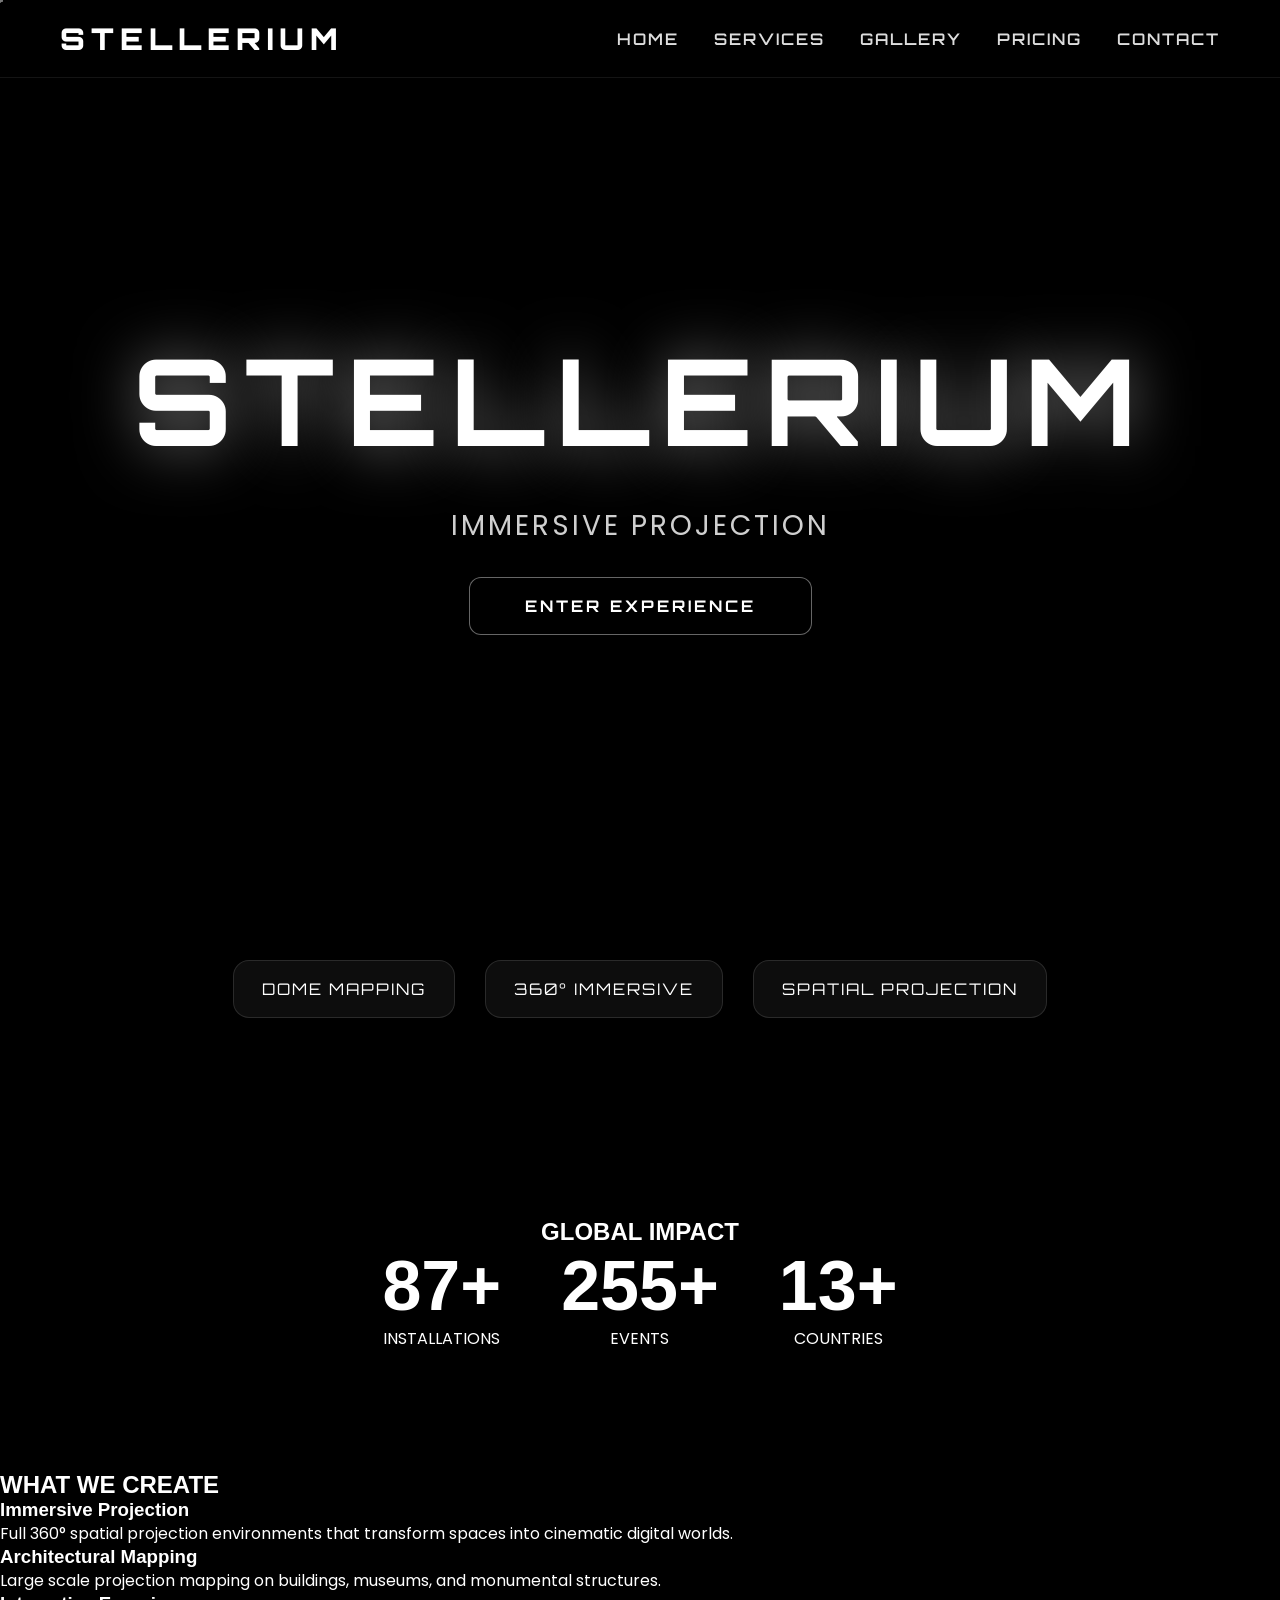
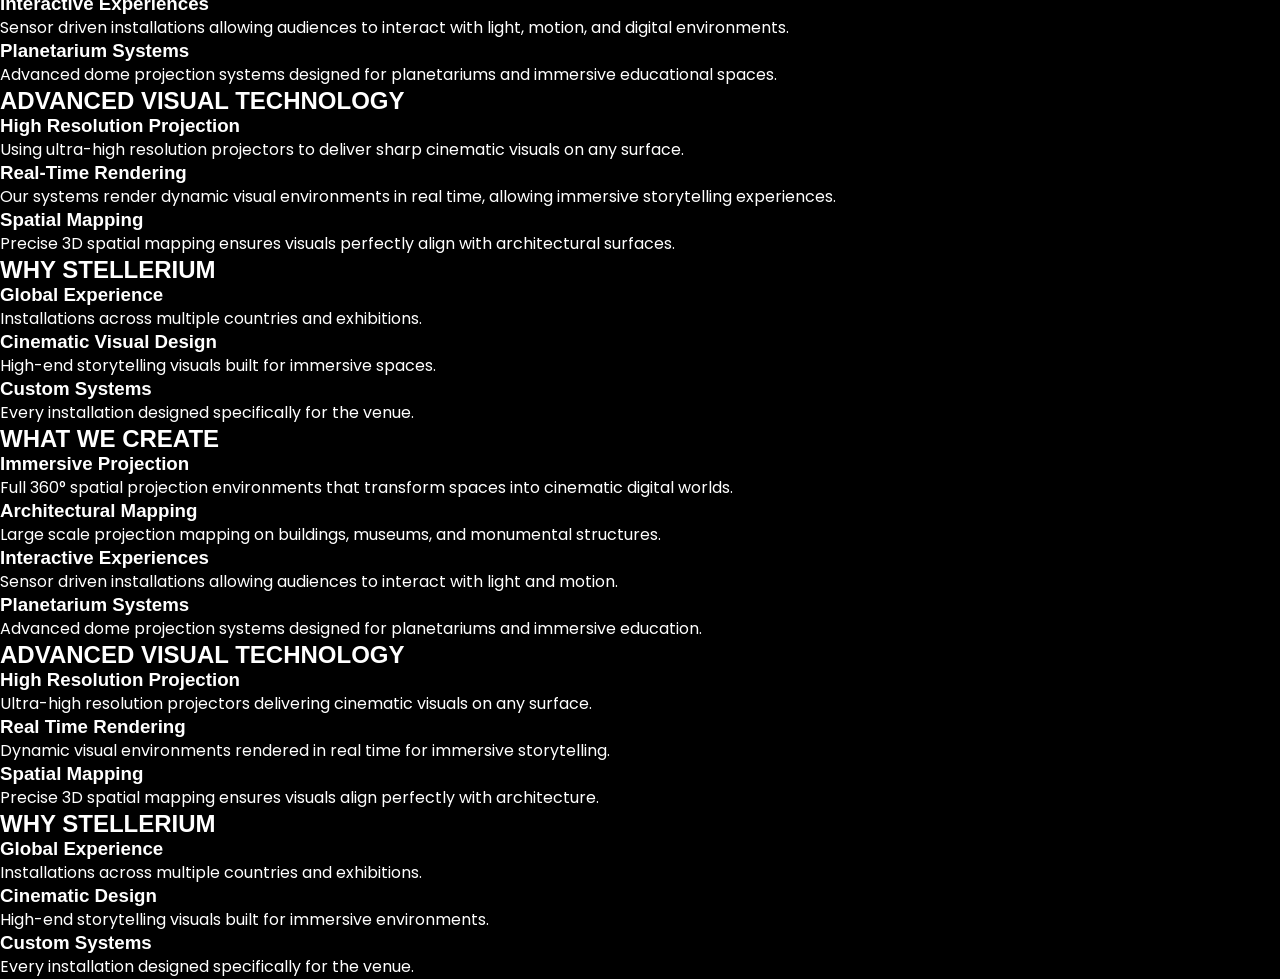
==== commit c62b4bcc: "Update index.html" ====
--- a/index.html
+++ b/index.html
@@ -182,3 +182,92 @@
 </div>
 
 </section>
+<!-- FEATURES -->
+
+<section class="features-section">
+
+<h2 class="section-title">WHAT WE CREATE</h2>
+
+<div class="features-grid">
+
+<div class="feature-card">
+<h3>Immersive Projection</h3>
+<p>Full 360° spatial projection environments that transform spaces into cinematic digital worlds.</p>
+</div>
+
+<div class="feature-card">
+<h3>Architectural Mapping</h3>
+<p>Large scale projection mapping on buildings, museums, and monumental structures.</p>
+</div>
+
+<div class="feature-card">
+<h3>Interactive Experiences</h3>
+<p>Sensor driven installations allowing audiences to interact with light and motion.</p>
+</div>
+
+<div class="feature-card">
+<h3>Planetarium Systems</h3>
+<p>Advanced dome projection systems designed for planetariums and immersive education.</p>
+</div>
+
+</div>
+
+</section>
+
+
+
+<!-- TECHNOLOGY -->
+
+<section class="technology-section">
+
+<h2 class="section-title">ADVANCED VISUAL TECHNOLOGY</h2>
+
+<div class="tech-content">
+
+<div class="tech-block">
+<h3>High Resolution Projection</h3>
+<p>Ultra-high resolution projectors delivering cinematic visuals on any surface.</p>
+</div>
+
+<div class="tech-block">
+<h3>Real Time Rendering</h3>
+<p>Dynamic visual environments rendered in real time for immersive storytelling.</p>
+</div>
+
+<div class="tech-block">
+<h3>Spatial Mapping</h3>
+<p>Precise 3D spatial mapping ensures visuals align perfectly with architecture.</p>
+</div>
+
+</div>
+
+</section>
+
+
+
+<!-- WHY STELLERIUM -->
+
+<section class="why-section">
+
+<h2 class="section-title">WHY STELLERIUM</h2>
+
+<div class="why-grid">
+
+<div class="why-card">
+<h3>Global Experience</h3>
+<p>Installations across multiple countries and exhibitions.</p>
+</div>
+
+<div class="why-card">
+<h3>Cinematic Design</h3>
+<p>High-end storytelling visuals built for immersive environments.</p>
+</div>
+
+<div class="why-card">
+<h3>Custom Systems</h3>
+<p>Every installation designed specifically for the venue.</p>
+</div>
+
+</div>
+
+</section>
--- a/style.css
+++ b/style.css
@@ -11,26 +11,6 @@
     background:#000;
     color:#fff;
     overflow-x:hidden;
-}
-
-/* ================= GLOBAL CONTAINER CONTROL ================= */
-/* Prevents content hiding under fixed navbar */
-main, section{
-    padding-top:100px;
-}
-
-/* ================= FONTS ================= */
-h1,h2,h3,h4{
-    font-family:'Orbitron', sans-serif;
-    font-weight:900;
-    letter-spacing:4px;
-}
-
-p{
-    font-family:'Poppins', sans-serif;
-    font-weight:400;
-    color:#cccccc;
-    line-height:1.7;
 }
 
 /* ================= NAVBAR ================= */
@@ -59,7 +39,6 @@
     font-size:30px;
     font-weight:900;
     letter-spacing:6px;
-    text-shadow:0 0 25px rgba(255,255,255,0.4);
 }
 
 nav{
@@ -82,32 +61,62 @@
     text-shadow:0 0 15px white;
 }
 
+/* ================= CINEMATIC BACKGROUND ================= */
+.video-bg{
+    position:fixed;
+    top:0;
+    left:0;
+    width:100%;
+    height:100%;
+    object-fit:cover;
+    z-index:-3;
+}
+
+.overlay{
+    position:fixed;
+    width:100%;
+    height:100%;
+    background:radial-gradient(circle at center, rgba(0,0,0,0.4), rgba(0,0,0,0.95));
+    z-index:-2;
+}
+
+canvas{
+    position:fixed;
+    top:0;
+    left:0;
+    z-index:-1;
+}
+
 /* ================= HERO ================= */
 .hero{
-    min-height:100vh;
-    display:flex;
-    justify-content:center;
-    align-items:center;
-    text-align:center;
-    padding:0 20px;
+min-height:100vh;
+display:flex;
+justify-content:center;
+align-items:center;
+text-align:center;
+padding:120px 20px 60px;
+position:relative;
 }
 
 .hero-content{
-    display:flex;
-    flex-direction:column;
-    gap:30px;
-    align-items:center;
-    max-width:1200px;
+display:flex;
+flex-direction:column;
+align-items:center;
+justify-content:center;
+gap:30px;
+max-width:900px;
+margin:auto;
 }
 
 .hero h1{
+    font-family:'Orbitron', sans-serif;
     font-size:clamp(60px,10vw,120px);
     letter-spacing:12px;
     text-shadow:0 0 60px rgba(255,255,255,0.5);
 }
 
 .typing{
-    font-size:clamp(18px,2.5vw,24px);
+    font-size:clamp(18px,2.2vw,28px);
     letter-spacing:3px;
     color:#cfcfcf;
     min-height:40px;
@@ -135,496 +144,14 @@
     transform:translateY(-3px);
 }
 
-/* ================= SERVICE SECTIONS ================= */
-.service-section{
-    min-height:100vh;
-    display:flex;
-    align-items:center;
-    padding:0 10%;
-    background-size:cover;
-    background-position:center;
-    position:relative;
-}
-
-.overlay{
-    position:absolute;
-    width:100%;
-    height:100%;
-    background:rgba(0,0,0,0.65);
-    top:0;
-    left:0;
-}
-
-.service-content{
-    position:relative;
-    max-width:600px;
-    backdrop-filter:blur(20px);
-    background:rgba(255,255,255,0.05);
-    padding:45px;
-    border-radius:20px;
-    border:1px solid rgba(255,255,255,0.1);
-    box-shadow:0 0 40px rgba(255,255,255,0.08);
-}
-
-.service-content h1{
-    font-size:42px;
-    margin-bottom:20px;
-}
-
-/* ================= GALLERY ================= */
-.gallery-section{
-    padding:140px 8%;
-}
-
-.gallery-title{
-    text-align:center;
-    font-size:clamp(32px,5vw,50px);
-    margin-bottom:60px;
-}
-
-.gallery-grid{
-    display:grid;
-    grid-template-columns:repeat(auto-fit,minmax(300px,1fr));
-    gap:25px;
-}
-
-.gallery-item{
-    overflow:hidden;
-    border-radius:18px;
-    cursor:pointer;
-}
-
-.gallery-item img{
-    width:100%;
-    height:280px;
-    object-fit:cover;
-    transition:0.5s ease;
-    border:1px solid rgba(255,255,255,0.08);
-}
-
-.gallery-item img:hover{
-    transform:scale(1.08);
-    filter:brightness(1.2);
-    box-shadow:0 0 40px rgba(255,255,255,0.25);
-}
-
-/* ================= CONTACT ================= */
-.contact-section{
-    padding:160px 8%;
-    display:flex;
-    justify-content:center;
-}
-
-.contact-card{
-    max-width:800px;
-    width:100%;
-    backdrop-filter:blur(20px);
-    background:rgba(255,255,255,0.05);
-    border:1px solid rgba(255,255,255,0.12);
-    border-radius:25px;
-    padding:60px;
-    text-align:center;
-    box-shadow:0 0 60px rgba(255,255,255,0.08);
-}
-
-.contact-title{
-    font-size:clamp(28px,4vw,38px);
-    margin-bottom:20px;
-}
-
-.value{
-    font-family:'Orbitron', sans-serif;
-    font-weight:700;
-    font-size:24px;
-    text-shadow:0 0 10px rgba(255,255,255,0.3);
-}
-
-/* ================= FOOTER ================= */
-footer{
-    text-align:center;
-    padding:60px;
-    border-top:1px solid rgba(255,255,255,0.08);
-    color:#777;
-    letter-spacing:2px;
-    background:#000;
-}
-
-/* ================= RESPONSIVE BREAKPOINTS ================= */
-
-/* Tablet */
-@media(max-width:1024px){
-
-    .nav{
-        padding:20px 30px;
-    }
-
-    nav a{
-        margin-left:20px;
-    }
-
-    .service-section{
-        padding:0 6%;
-    }
-
-}
-
-/* Mobile */
-@media(max-width:768px){
-
-    .nav{
-        flex-direction:column;
-        gap:15px;
-        padding:20px;
-    }
-
-    nav{
-        flex-wrap:wrap;
-        justify-content:center;
-        gap:15px;
-    }
-
-    nav a{
-        margin-left:0;
-        font-size:13px;
-    }
-
-    .hero h1{
-        font-size:clamp(36px,10vw,60px);
-        letter-spacing:6px;
-    }
-
-    .service-content{
-        padding:30px;
-    }
-
-    .contact-card{
-        padding:35px;
-    }
-
-    .gallery-item img{
-        height:220px;
-    }
-
-}
-
-/* Small Phones */
-@media(max-width:480px){
-
-    .hero{
-        padding:0 15px;
-    }
-
-    .hero h1{
-        font-size:32px;
-        letter-spacing:4px;
-    }
-
-    .typing{
-        font-size:16px;
-    }
-
-    .btn{
-        padding:14px 30px;
-        font-size:13px;
-    }
-
-}
-@media(max-width:768px){
-
-    .nav{
-        flex-direction:column;
-        gap:15px;
-        padding:15px 20px;
-    }
-
-    nav{
-        display:flex;
-        flex-wrap:wrap;
-        justify-content:center;
-        gap:15px;
-    }
-
-    nav a{
-        margin:0;
-        font-size:14px;
-    }
-
-}
-
-/* ================= PRICING ================= */
-
-.pricing-section{
-    min-height:100vh;
-    display:flex;
-    justify-content:center;
-    align-items:center;
-    padding:160px 8%;
-}
-
-.pricing-card{
-    max-width:520px;
-    width:100%;
-    text-align:center;
-    backdrop-filter:blur(20px);
-    background:rgba(255,255,255,0.05);
-    border:1px solid rgba(255,255,255,0.12);
-    border-radius:25px;
-    padding:60px;
-    box-shadow:0 0 60px rgba(255,255,255,0.08);
-    transition:0.4s ease;
-}
-
-.pricing-card:hover{
-    transform:translateY(-8px);
-    box-shadow:0 0 60px rgba(255,255,255,0.4);
-}
-
-.sub{
-    letter-spacing:3px;
-    color:#aaa;
-    font-size:14px;
-}
-
-.price{
-    font-family:'Orbitron', sans-serif;
-    font-size:clamp(48px,8vw,85px);
-    margin:20px 0;
-    text-shadow:0 0 50px rgba(255,255,255,0.6);
-}
-
-.features p{
-    margin:12px 0;
-    font-size:14px;
-    letter-spacing:1px;
-}
-
-@media(max-width:768px){
-    .pricing-card{
-        padding:35px;
-    }
-}
-/* ================= GALLERY HERO ================= */
-
-.gallery-hero{
-    height:55vh;
-    background:
-    linear-gradient(rgba(0,0,0,0.75), rgba(0,0,0,0.95)),
-    url('images/service8.jpg');
-    background-size:cover;
-    background-position:center;
-    display:flex;
-    justify-content:center;
-    align-items:center;
-    text-align:center;
-}
-
-.gallery-hero h1{
-    font-size:clamp(40px,8vw,90px);
-    letter-spacing:12px;
-    text-shadow:0 0 50px rgba(255,255,255,0.4);
-}
-
-/* ================= LIGHTBOX ================= */
-
-.lightbox{
-    position:fixed;
-    top:0;
-    left:0;
-    width:100%;
-    height:100%;
-    background:rgba(0,0,0,0.95);
-    display:none;
-    justify-content:center;
-    align-items:center;
-    z-index:2000;
-}
-
-.lightbox img{
-    max-width:90%;
-    max-height:90%;
-    border-radius:12px;
-    box-shadow:0 0 60px rgba(255,255,255,0.3);
-}
-
-.close{
-    position:absolute;
-    top:30px;
-    right:40px;
-    font-size:40px;
-    color:white;
-    cursor:pointer;
-    font-family:'Orbitron';
-}
-/* ================= CONTACT HERO ================= */
-
-.contact-hero{
-    height:50vh;
-    background:
-    linear-gradient(rgba(0,0,0,0.75), rgba(0,0,0,0.95)),
-    url('images/service9.jpg');
-    background-size:cover;
-    background-position:center;
-    display:flex;
-    justify-content:center;
-    align-items:center;
-    text-align:center;
-}
-
-.contact-hero h1{
-    font-size:clamp(40px,8vw,85px);
-    letter-spacing:12px;
-    text-shadow:0 0 40px rgba(255,255,255,0.4);
-}
-
-/* ================= CONTACT CARD ================= */
-
-.contact-section{
-    padding:140px 8%;
-    display:flex;
-    justify-content:center;
-    align-items:center;
-}
-
-.contact-card{
-    width:100%;
-    max-width:900px;
-    backdrop-filter:blur(20px);
-    background:rgba(255,255,255,0.05);
-    border:1px solid rgba(255,255,255,0.12);
-    border-radius:25px;
-    padding:60px;
-    text-align:center;
-    box-shadow:0 0 60px rgba(255,255,255,0.08);
-    transition:0.4s ease;
-}
-
-.contact-card:hover{
-    box-shadow:0 0 80px rgba(255,255,255,0.2);
-    transform:translateY(-5px);
-}
-
-.contact-title{
-    font-size:clamp(26px,4vw,40px);
-    letter-spacing:4px;
-    margin-bottom:20px;
-}
-
-.contact-sub{
-    color:#bfbfbf;
-    font-size:18px;
-    margin-bottom:40px;
-}
-
-.info-box{
-    margin:25px 0;
-}
-
-.label{
-    color:#888;
-    font-size:14px;
-    display:block;
-    margin-bottom:8px;
-}
-
-.value{
-    font-family:'Orbitron', sans-serif;
-    font-size:clamp(18px,4vw,26px);
-    text-shadow:0 0 15px rgba(255,255,255,0.3);
-}
-
-@media(max-width:768px){
-    .contact-card{
-        padding:35px;
-    }
-}
-/* ================= CINEMATIC HOMEPAGE ================= */
-
-.video-bg{
-    position:fixed;
-    top:0;
-    left:0;
-    width:100%;
-    height:100%;
-    object-fit:cover;
-    z-index:-3;
-}
-
-.overlay{
-    position:fixed;
-    width:100%;
-    height:100%;
-    background:radial-gradient(circle at center, rgba(0,0,0,0.4), rgba(0,0,0,0.95));
-    z-index:-2;
-}
-
-#progressBar{
-    position:fixed;
-    top:0;
-    left:0;
-    height:4px;
-    width:0%;
-    background:linear-gradient(90deg,#ffffff,#888);
-    z-index:9999;
-}
-
-canvas{
-    position:fixed;
-    top:0;
-    left:0;
-    z-index:-1;
-}
-
-.cursor-glow{
-    position:fixed;
-    width:320px;
-    height:320px;
-    border-radius:50%;
-    background:radial-gradient(circle, rgba(255,255,255,0.15), transparent 60%);
-    pointer-events:none;
-    transform:translate(-50%,-50%);
-    z-index:9998;
-}
-
-/* HERO */
-.hero{
-    height:100vh;
-    display:flex;
-    justify-content:center;
-    align-items:center;
-    text-align:center;
-    padding:0 20px;
-}
-
-.hero-content{
-    display:flex;
-    flex-direction:column;
-    gap:30px;
-    align-items:center;
-}
-
-.hero h1{
-    font-size:clamp(60px,10vw,120px);
-    letter-spacing:12px;
-    text-shadow:0 0 60px rgba(255,255,255,0.5);
-}
-
-.typing{
-    font-size:clamp(18px,2.2vw,28px);
-    letter-spacing:3px;
-    color:#cfcfcf;
-    min-height:40px;
-}
-
-/* FLOATING */
+/* ================= FLOATING ================= */
 .floating{
-    position:relative;
-    margin-top:40px;
-    width:100%;
-    display:flex;
-    justify-content:center;
-    gap:20px;
-    flex-wrap:wrap;
-    padding:0 20px 60px 20px;
+margin-top:60px;
+display:flex;
+justify-content:center;
+gap:30px;
+flex-wrap:wrap;
+padding-bottom:80px;
 }
 
 .glass{
@@ -643,52 +170,62 @@
     box-shadow:0 0 30px rgba(255,255,255,0.25);
 }
 
-/* STATS */
+/* ================= STATS ================= */
 .stats{
     padding:120px 20px;
     text-align:center;
     background:#000;
-    width:100%;
 }
 
 .stat-grid{
     display:flex;
     justify-content:center;
-    align-items:center;
     gap:60px;
     flex-wrap:wrap;
 }
 
-.stat{
-    min-width:200px;
-}
-
 .stat h3{
     font-size:70px;
 }
-/* ===== MOBILE HERO FIX ===== */
-@media (max-width: 768px) {
-
+
+/* ================= MOBILE FIX ================= */
+@media (max-width:768px){
+
+    .nav{
+        flex-direction:column;
+        gap:15px;
+        padding:20px;
+    }
+
+    nav{
+        flex-wrap:wrap;
+        justify-content:center;
+        gap:15px;
+    }
+
+    nav a{
+        margin-left:0;
+        font-size:14px;
+    }
+
+    /* HERO TITLE FIX */
     .hero h1{
-        font-size: clamp(38px, 9vw, 60px);
-        letter-spacing: 4px;
-        line-height: 1.1;
-        padding: 0 10px;
-        word-break: break-word;
-    }
-/* ===== MOBILE HERO TITLE SIZE ===== */
-@media (max-width: 768px) {
-
-    .hero h1{
-        font-size: 34px;   /* change this value if you want smaller/bigger */
-        letter-spacing: 3px;
-        line-height: 1.1;
-    }
-
-}
-}
-
-
-
-
-
+        font-size:34px;   /* reduced mobile size */
+        letter-spacing:4px;
+        line-height:1.1;
+    }
+
+    .typing{
+        font-size:16px;
+    }
+
+    .btn{
+        padding:14px 30px;
+        font-size:13px;
+    }
+
+    .stat h3{
+        font-size:48px;
+    }
+}
+
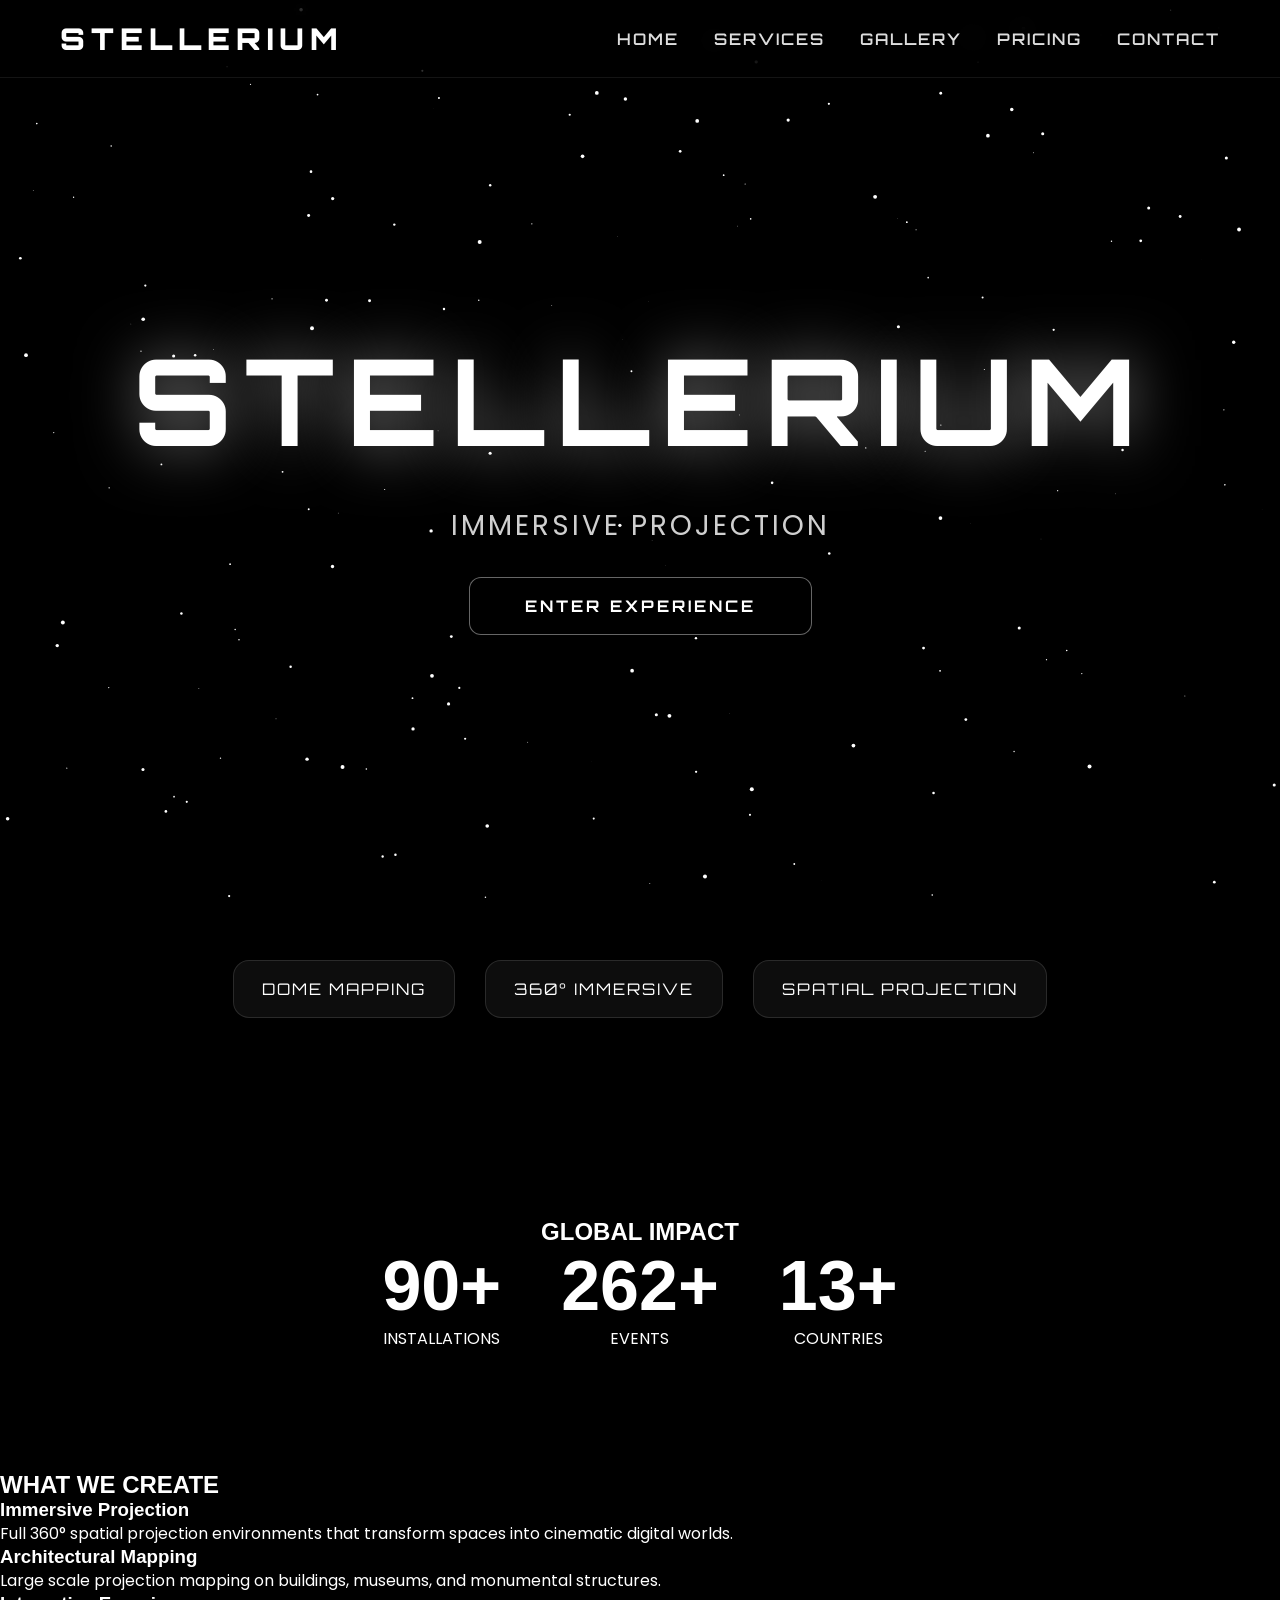
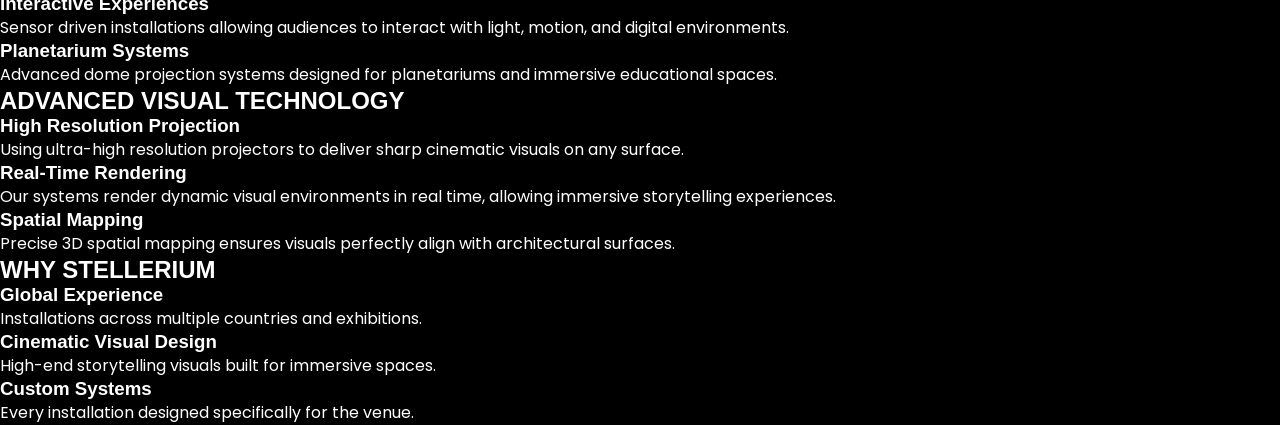
==== commit 20aff2b8: "Update index.html" ====
--- a/index.html
+++ b/index.html
@@ -182,92 +182,3 @@
 </div>
 
 </section>
-<!-- FEATURES -->
-
-<section class="features-section">
-
-<h2 class="section-title">WHAT WE CREATE</h2>
-
-<div class="features-grid">
-
-<div class="feature-card">
-<h3>Immersive Projection</h3>
-<p>Full 360° spatial projection environments that transform spaces into cinematic digital worlds.</p>
-</div>
-
-<div class="feature-card">
-<h3>Architectural Mapping</h3>
-<p>Large scale projection mapping on buildings, museums, and monumental structures.</p>
-</div>
-
-<div class="feature-card">
-<h3>Interactive Experiences</h3>
-<p>Sensor driven installations allowing audiences to interact with light and motion.</p>
-</div>
-
-<div class="feature-card">
-<h3>Planetarium Systems</h3>
-<p>Advanced dome projection systems designed for planetariums and immersive education.</p>
-</div>
-
-</div>
-
-</section>
-
-
-
-<!-- TECHNOLOGY -->
-
-<section class="technology-section">
-
-<h2 class="section-title">ADVANCED VISUAL TECHNOLOGY</h2>
-
-<div class="tech-content">
-
-<div class="tech-block">
-<h3>High Resolution Projection</h3>
-<p>Ultra-high resolution projectors delivering cinematic visuals on any surface.</p>
-</div>
-
-<div class="tech-block">
-<h3>Real Time Rendering</h3>
-<p>Dynamic visual environments rendered in real time for immersive storytelling.</p>
-</div>
-
-<div class="tech-block">
-<h3>Spatial Mapping</h3>
-<p>Precise 3D spatial mapping ensures visuals align perfectly with architecture.</p>
-</div>
-
-</div>
-
-</section>
-
-
-
-<!-- WHY STELLERIUM -->
-
-<section class="why-section">
-
-<h2 class="section-title">WHY STELLERIUM</h2>
-
-<div class="why-grid">
-
-<div class="why-card">
-<h3>Global Experience</h3>
-<p>Installations across multiple countries and exhibitions.</p>
-</div>
-
-<div class="why-card">
-<h3>Cinematic Design</h3>
-<p>High-end storytelling visuals built for immersive environments.</p>
-</div>
-
-<div class="why-card">
-<h3>Custom Systems</h3>
-<p>Every installation designed specifically for the venue.</p>
-</div>
-
-</div>
-
-</section>
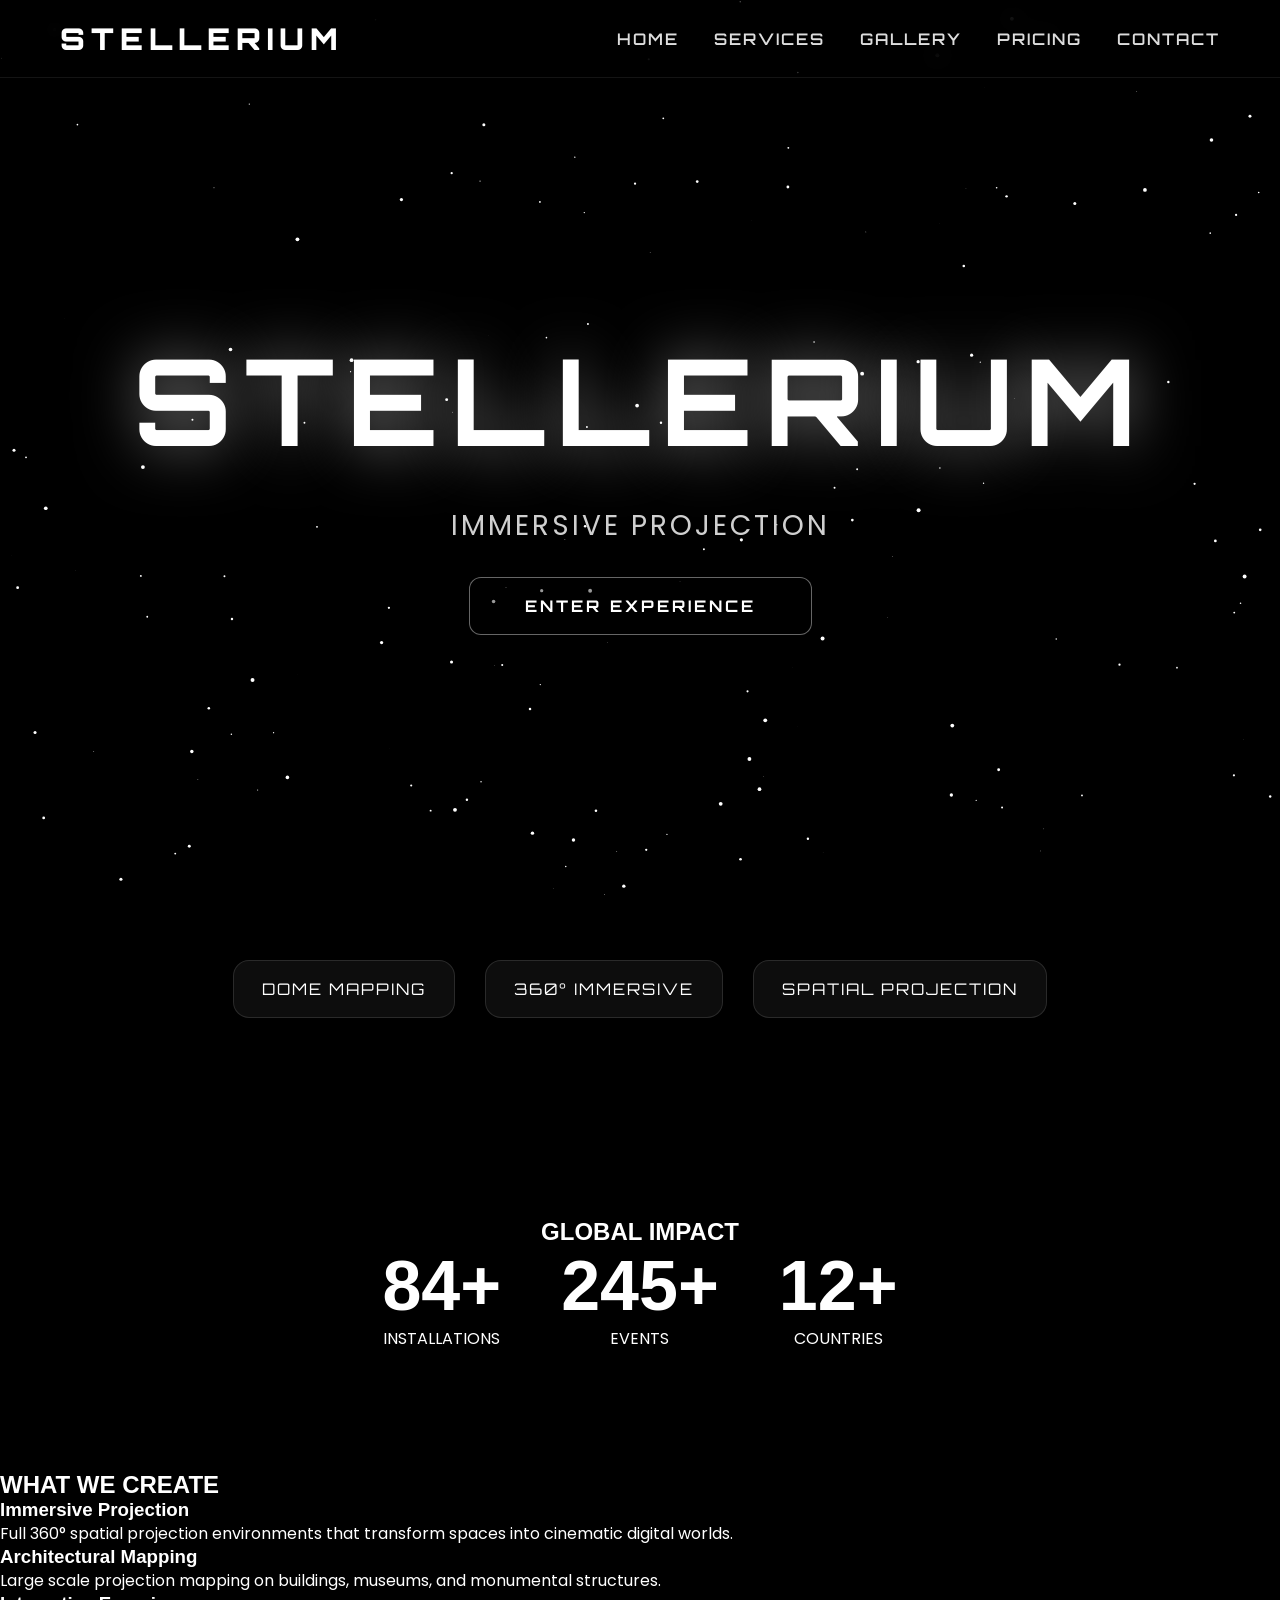
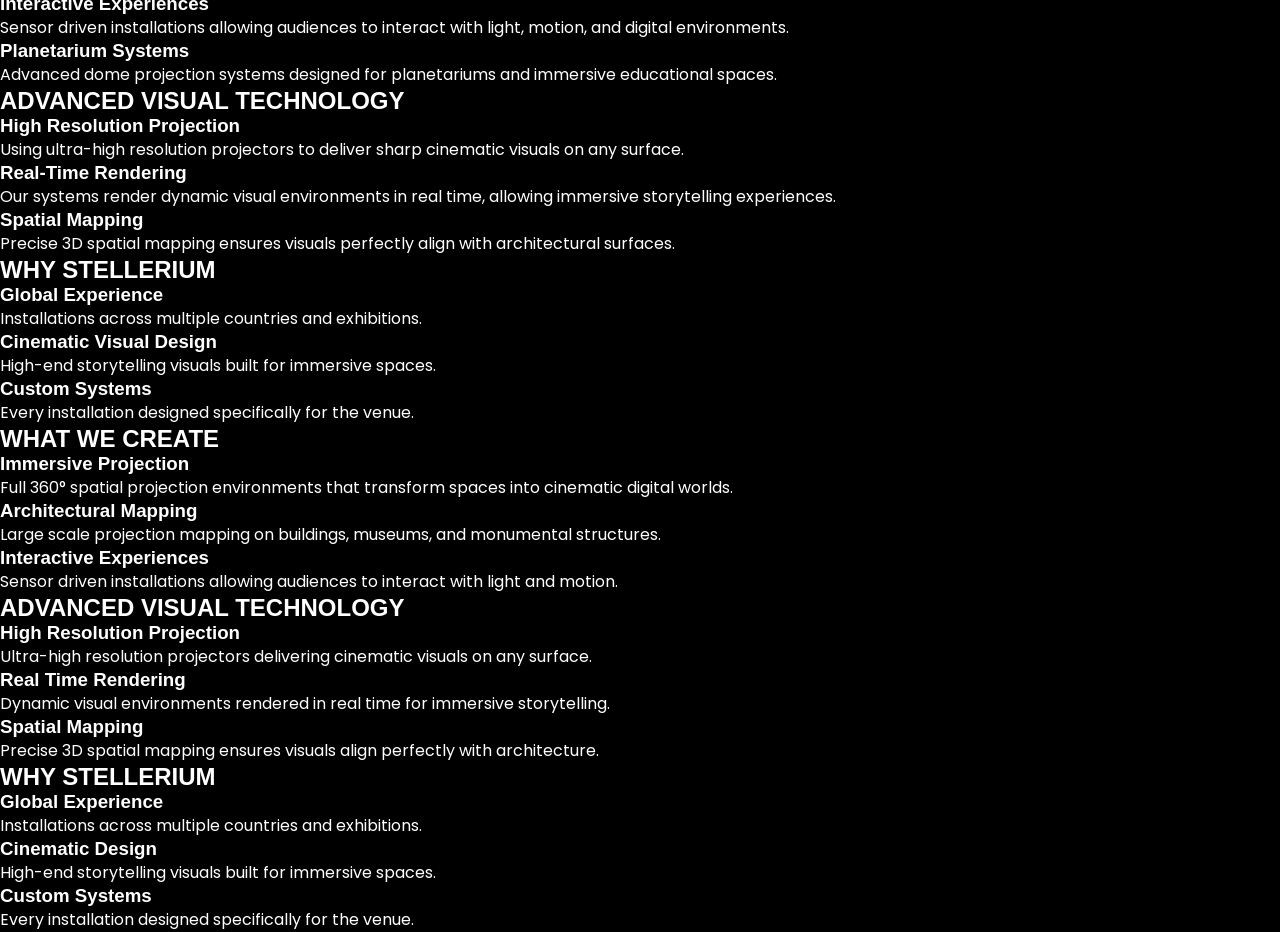
==== commit f3f7d747: "Update index.html" ====
--- a/index.html
+++ b/index.html
@@ -182,3 +182,88 @@
 </div>
 
 </section>
+
+<!-- ================= WHAT WE CREATE ================= -->
+
+<section class="features-section">
+
+<h2 class="section-title">WHAT WE CREATE</h2>
+
+<div class="features-grid">
+
+<div class="feature-card">
+<h3>Immersive Projection</h3>
+<p>Full 360° spatial projection environments that transform spaces into cinematic digital worlds.</p>
+</div>
+
+<div class="feature-card">
+<h3>Architectural Mapping</h3>
+<p>Large scale projection mapping on buildings, museums, and monumental structures.</p>
+</div>
+
+<div class="feature-card">
+<h3>Interactive Experiences</h3>
+<p>Sensor driven installations allowing audiences to interact with light and motion.</p>
+</div>
+
+</div>
+
+</section>
+
+
+
+<!-- ================= ADVANCED TECHNOLOGY ================= -->
+
+<section class="technology-section">
+
+<h2 class="section-title">ADVANCED VISUAL TECHNOLOGY</h2>
+
+<div class="tech-content">
+
+<div class="tech-block">
+<h3>High Resolution Projection</h3>
+<p>Ultra-high resolution projectors delivering cinematic visuals on any surface.</p>
+</div>
+
+<div class="tech-block">
+<h3>Real Time Rendering</h3>
+<p>Dynamic visual environments rendered in real time for immersive storytelling.</p>
+</div>
+
+<div class="tech-block">
+<h3>Spatial Mapping</h3>
+<p>Precise 3D spatial mapping ensures visuals align perfectly with architecture.</p>
+</div>
+
+</div>
+
+</section>
+
+
+
+<!-- ================= WHY STELLERIUM ================= -->
+
+<section class="why-section">
+
+<h2 class="section-title">WHY STELLERIUM</h2>
+
+<div class="why-grid">
+
+<div class="why-card">
+<h3>Global Experience</h3>
+<p>Installations across multiple countries and exhibitions.</p>
+</div>
+
+<div class="why-card">
+<h3>Cinematic Design</h3>
+<p>High-end storytelling visuals built for immersive spaces.</p>
+</div>
+
+<div class="why-card">
+<h3>Custom Systems</h3>
+<p>Every installation designed specifically for the venue.</p>
+</div>
+
+</div>
+
+</section>
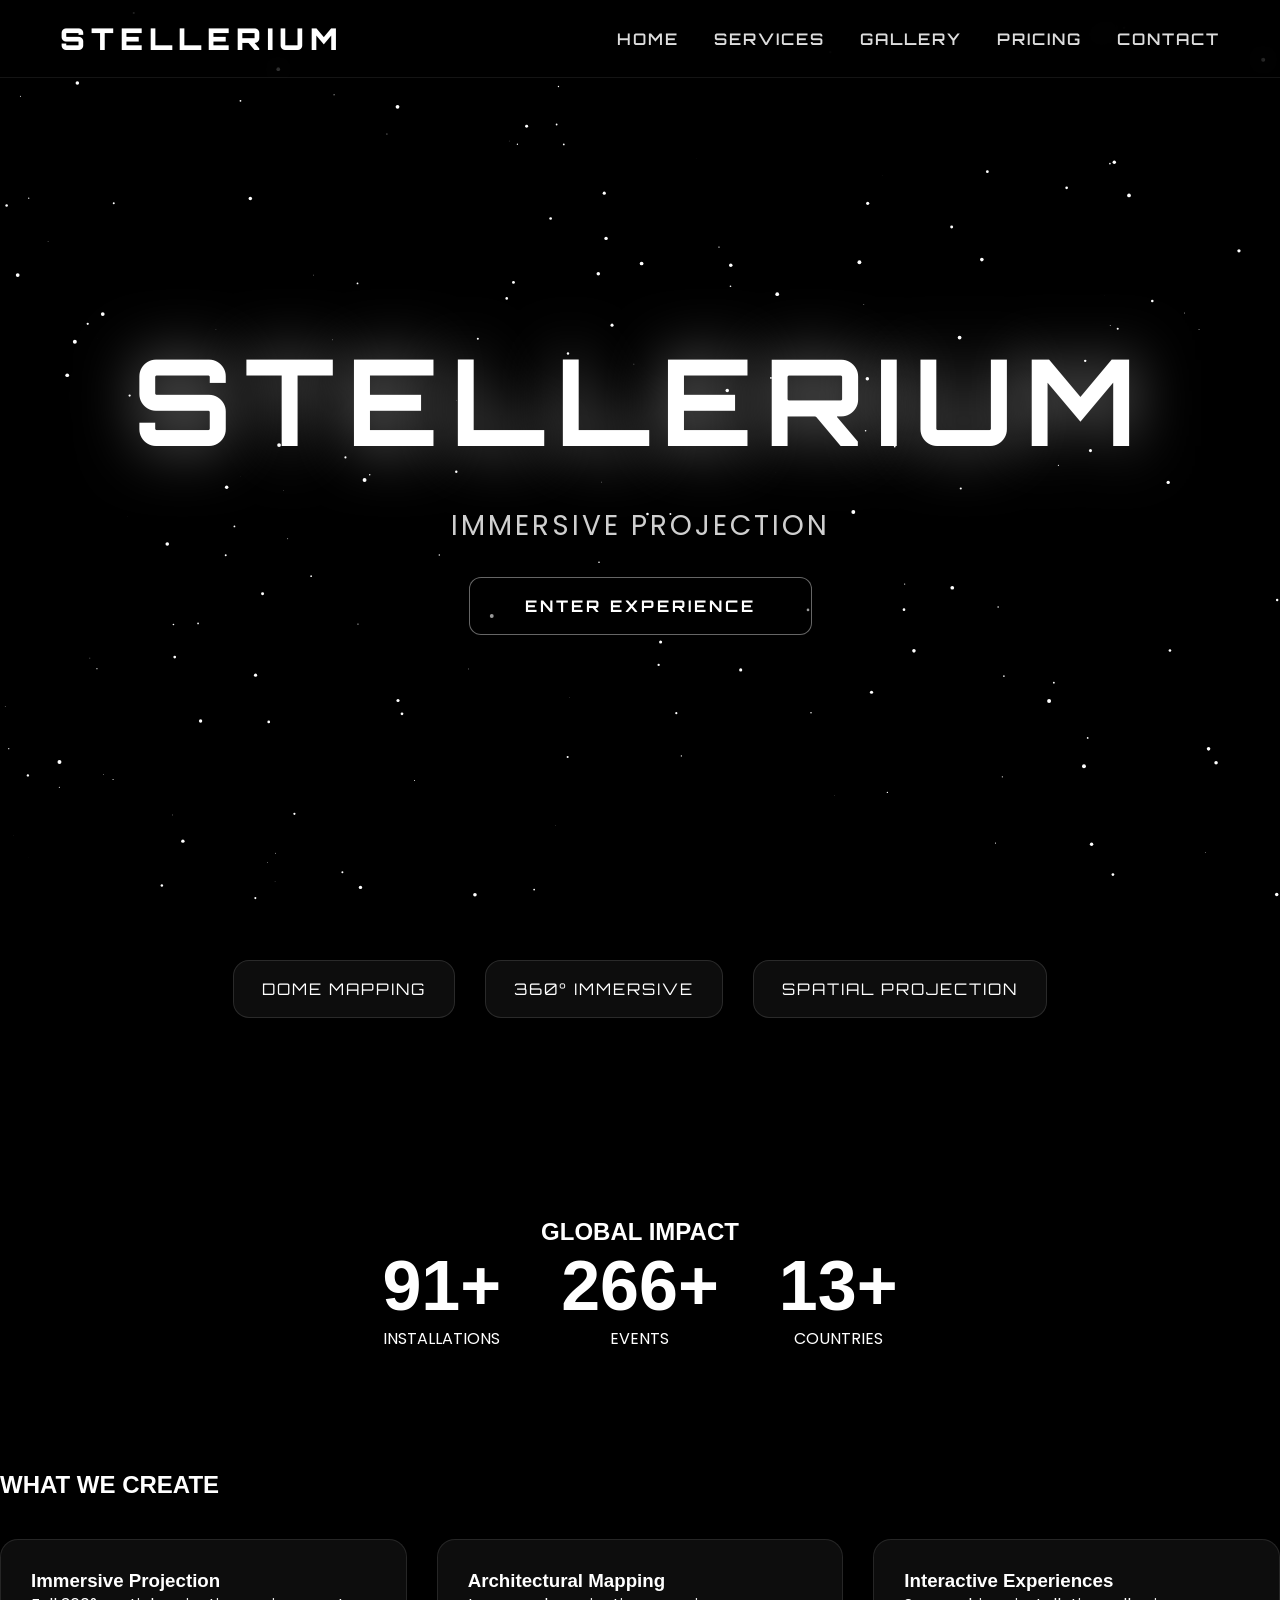
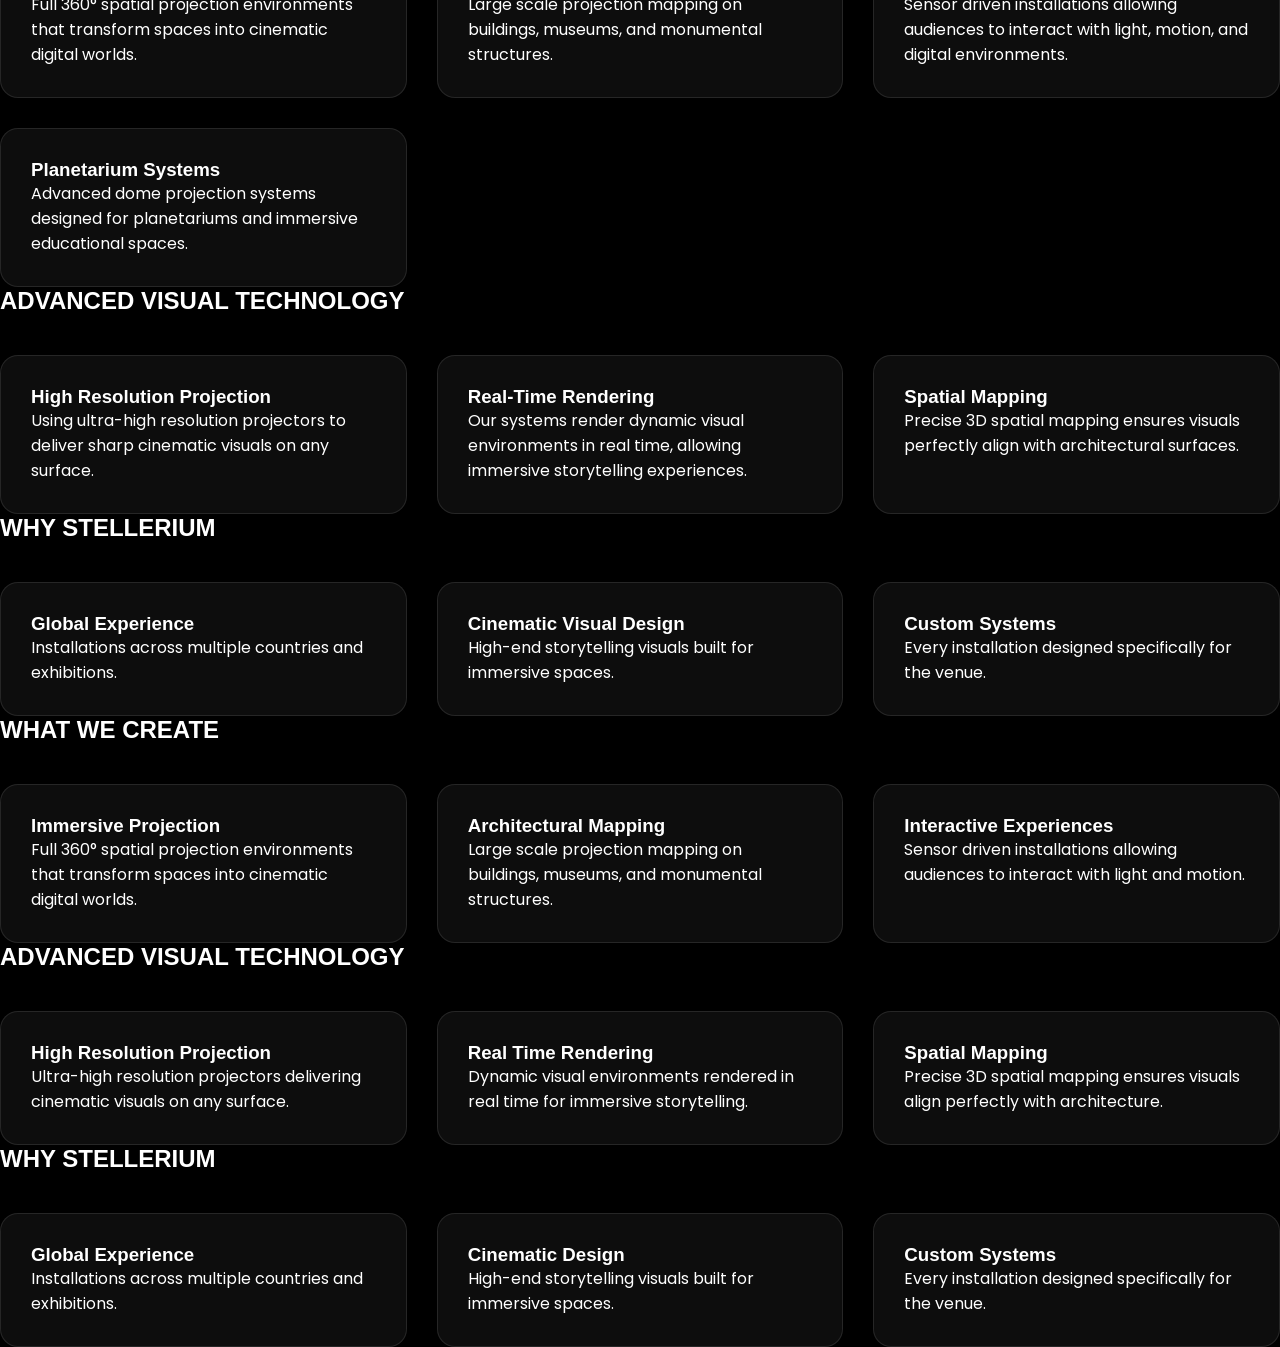
==== commit 9d47b34e: "Update index.html" ====
--- a/index.html
+++ b/index.html
@@ -27,7 +27,7 @@
 </video>
 
 <!-- Dark Overlay -->
-<div class="overlay"></div>
+<div class="home-overlay"></div>
 
 <!-- Star Canvas -->
 <canvas id="stars"></canvas>
@@ -267,3 +267,4 @@
 </div>
 
 </section>
+
--- a/style.css
+++ b/style.css
@@ -72,12 +72,14 @@
     z-index:-3;
 }
 
-.overlay{
-    position:fixed;
-    width:100%;
-    height:100%;
-    background:radial-gradient(circle at center, rgba(0,0,0,0.4), rgba(0,0,0,0.95));
-    z-index:-2;
+.home-overlay{
+position:fixed;
+top:0;
+left:0;
+width:100%;
+height:100%;
+background:radial-gradient(circle,rgba(0,0,0,.4),rgba(0,0,0,.95));
+z-index:-2;
 }
 
 canvas{
@@ -229,3 +231,152 @@
     }
 }
 
+/* ===== CARD LAYOUT FIX ===== */
+
+.features-grid,
+.tech-content,
+.why-grid{
+display:grid;
+grid-template-columns:repeat(3,1fr);
+gap:30px;
+margin-top:40px;
+}
+
+.feature-card,
+.tech-block,
+.why-card{
+background:rgba(255,255,255,0.05);
+border:1px solid rgba(255,255,255,0.1);
+border-radius:18px;
+padding:30px;
+backdrop-filter:blur(20px);
+transition:0.3s;
+}
+
+.feature-card:hover,
+.tech-block:hover,
+.why-card:hover{
+transform:translateY(-8px);
+box-shadow:0 0 25px rgba(255,255,255,0.2);
+}
+
+/* Mobile */
+@media (max-width:900px){
+
+.features-grid,
+.tech-content,
+.why-grid{
+grid-template-columns:1fr;
+}
+
+}
+/* ================= GALLERY FIX ================= */
+
+.gallery-section{
+padding-top:160px;   /* pushes gallery below navbar */
+padding-left:8%;
+padding-right:8%;
+padding-bottom:100px;
+}
+
+.gallery-grid{
+display:grid;
+grid-template-columns:repeat(auto-fit,minmax(280px,1fr));
+gap:25px;
+margin-top:60px;
+}
+
+.gallery-item{
+overflow:hidden;
+border-radius:18px;
+cursor:pointer;
+}
+
+.gallery-item img{
+width:100%;
+height:260px;
+object-fit:cover;
+transition:0.5s;
+}
+
+.gallery-item img:hover{
+transform:scale(1.08);
+box-shadow:0 0 35px rgba(255,255,255,0.25);
+}
+/* ================= SERVICES FULLSCREEN FIX ================= */
+
+.service-section{
+min-height:100vh;
+display:flex;
+align-items:center;
+padding:0 10%;
+background-size:cover;
+background-position:center;
+position:relative;
+}
+
+/* dark overlay on image */
+
+.service-section::before{
+content:"";
+position:absolute;
+top:0;
+left:0;
+width:100%;
+height:100%;
+background:rgba(0,0,0,0.65);
+z-index:0;
+}
+
+/* glass card */
+
+.service-content{
+position:relative;
+z-index:1;
+max-width:520px;
+
+background:rgba(255,255,255,0.06);
+backdrop-filter:blur(25px);
+
+padding:45px;
+border-radius:20px;
+
+border:1px solid rgba(255,255,255,0.1);
+
+box-shadow:0 0 40px rgba(0,0,0,0.5);
+}
+
+/* heading */
+
+.service-content h1{
+font-family:'Orbitron';
+font-size:clamp(30px,4vw,44px);
+margin-bottom:20px;
+}
+
+/* text */
+
+.service-content p{
+font-size:16px;
+color:#dcdcdc;
+line-height:1.6;
+}
+
+/* mobile */
+
+@media(max-width:768px){
+
+.service-section{
+padding:0 20px;
+}
+
+.service-content{
+padding:30px;
+}
+
+.service-content h1{
+font-size:24px;
+}
+
+}
+
